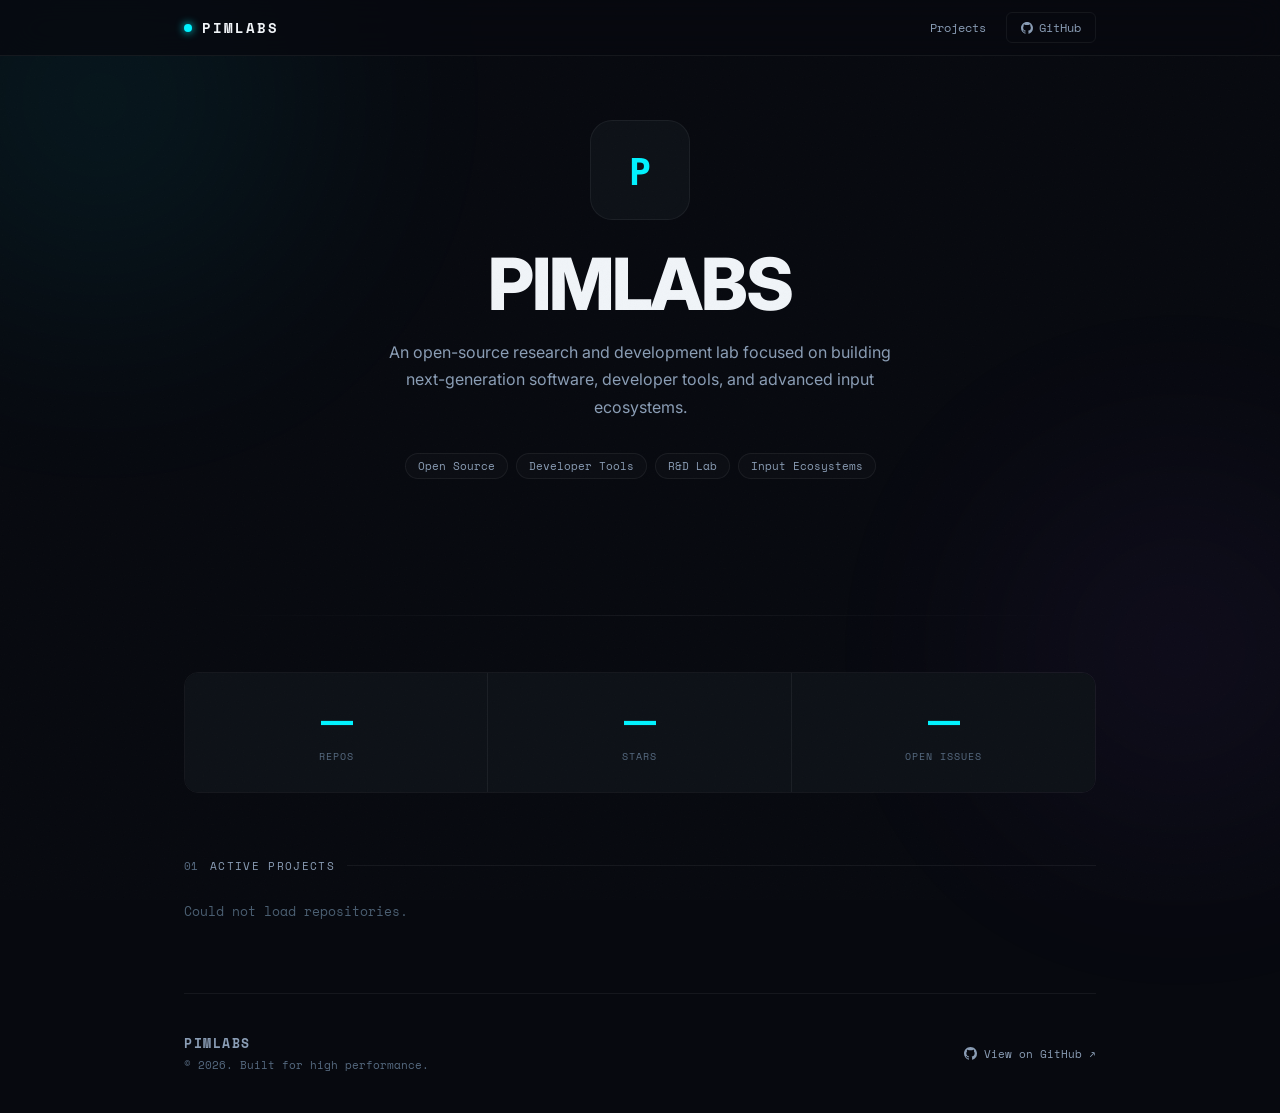
==== index.html @ dfa83442 "Add 'tatap' to the REPOS array" ====
<!DOCTYPE html>
<html lang="en">
<head>
<meta charset="UTF-8">
<meta name="viewport" content="width=device-width, initial-scale=1.0">
<title>PIMLABS — Open Source R&D</title>
<link href="https://fonts.googleapis.com/css2?family=Space+Mono:wght@400;700&family=Inter:wght@400;600;700;800&display=swap" rel="stylesheet">
<style>
*, *::before, *::after { box-sizing: border-box; margin: 0; padding: 0; }

:root {
  --bg:       #07090f;
  --surface:  #0d1117;
  --txt:      #f0f4f8;
  --muted:    #8a9db5;
  --dim:      #566a80;
  --border:   rgba(255,255,255,.06);
  --cyan:     #00f2fe;
  --purple:   #a855f7;
  --green:    #34d399;
}

body {
  background: var(--bg);
  color: var(--txt);
  font-family: "Inter", sans-serif;
  min-height: 100vh;
  overflow-x: hidden;
}

/* noise */
body::before {
  content: "";
  position: fixed; inset: 0;
  pointer-events: none; z-index: 50; opacity: .5;
  background-image: url("data:image/svg+xml,%3Csvg viewBox='0 0 256 256' xmlns='http://www.w3.org/2000/svg'%3E%3Cfilter id='n'%3E%3CfeTurbulence type='fractalNoise' baseFrequency='0.85' numOctaves='4' stitchTiles='stitch'/%3E%3C/filter%3E%3Crect width='100%25' height='100%25' filter='url(%23n)' opacity='0.04'/%3E%3C/svg%3E");
  background-size: 256px;
}

/* blobs */
.blob {
  position: fixed; border-radius: 50%;
  filter: blur(120px); pointer-events: none; opacity: .1; z-index: 0;
}
.blob-1 {
  width: 600px; height: 600px;
  background: radial-gradient(circle, #00f2fe, transparent 70%);
  top: -200px; left: -200px;
  animation: d1 20s ease-in-out infinite;
}
.blob-2 {
  width: 500px; height: 500px;
  background: radial-gradient(circle, #a855f7, transparent 70%);
  bottom: 0; right: -150px;
  animation: d2 25s ease-in-out infinite;
}
@keyframes d1 { 0%,100%{transform:translate(0,0)} 50%{transform:translate(60px,80px)} }
@keyframes d2 { 0%,100%{transform:translate(0,0)} 50%{transform:translate(-80px,-60px)} }

/* layout */
.wrap {
  position: relative; z-index: 1;
  max-width: 960px; margin: 0 auto; padding: 0 24px;
}

/* nav */
nav {
  position: fixed; top: 0; left: 0; right: 0; z-index: 100;
  height: 56px;
  border-bottom: 1px solid var(--border);
  backdrop-filter: blur(20px);
  background: rgba(7,9,15,.75);
  display: flex; align-items: center;
}
.nav-inner {
  max-width: 960px; margin: 0 auto; padding: 0 24px;
  width: 100%;
  display: flex; align-items: center; justify-content: space-between;
}
.nav-brand {
  font-family: "Space Mono", monospace;
  font-size: .85rem; font-weight: 700; letter-spacing: .15em;
  color: var(--txt); text-decoration: none;
  display: flex; align-items: center; gap: 10px;
}
.nav-dot {
  width: 8px; height: 8px; border-radius: 50%;
  background: var(--cyan); box-shadow: 0 0 8px var(--cyan);
  animation: blink 2.5s ease-in-out infinite;
}
@keyframes blink { 0%,100%{opacity:1} 50%{opacity:.3} }
.nav-links { display: flex; align-items: center; gap: 20px; }
.nav-links a {
  font-family: "Space Mono", monospace; font-size: .72rem;
  color: var(--muted); text-decoration: none; transition: color .2s;
}
.nav-links a:hover { color: var(--txt); }
.nav-gh {
  display: flex; align-items: center; gap: 6px;
  padding: 6px 14px; border-radius: 6px;
  border: 1px solid var(--border) !important;
  transition: border-color .2s !important;
}
.nav-gh:hover { border-color: rgba(0,242,254,.3) !important; }

/* hero */
header {
  padding: 120px 0 72px;
  text-align: center;
}
.logo-wrap {
  display: inline-flex; align-items: center; justify-content: center;
  width: 100px; height: 100px; border-radius: 22px;
  border: 1px solid var(--border); background: var(--surface);
  margin-bottom: 24px; overflow: hidden;
  animation: fadeup .5s .05s ease both;
}
.logo-wrap img { width: 84px; height: 84px; border-radius: 16px; }

h1 {
  font-family: "Inter", sans-serif;
  font-size: clamp(2.8rem, 7vw, 4.5rem);
  font-weight: 800; letter-spacing: -.03em; line-height: 1.1;
  color: var(--txt); margin-bottom: 16px;
  animation: fadeup .5s .1s ease both;
}
.tagline {
  font-size: 1rem; color: var(--muted); line-height: 1.7;
  max-width: 520px; margin: 0 auto 32px;
  animation: fadeup .5s .15s ease both;
}
.pills {
  display: flex; flex-wrap: wrap; gap: 8px;
  justify-content: center; margin-bottom: 64px;
  animation: fadeup .5s .2s ease both;
}
.pill {
  display: inline-flex; align-items: center; gap: 6px;
  padding: 4px 12px; border-radius: 100px;
  border: 1px solid var(--border); background: rgba(255,255,255,.02);
  font-family: "Space Mono", monospace; font-size: .68rem; color: var(--muted);
}
.pill-dot {
  width: 6px; height: 6px; border-radius: 50%;
  background: var(--green); box-shadow: 0 0 6px var(--green);
}

/* divider */
.divider { height: 1px; background: linear-gradient(90deg,transparent,var(--border),transparent); margin-bottom: 56px; }

/* stats */
.stats {
  display: grid; grid-template-columns: repeat(3,1fr);
  border: 1px solid var(--border); border-radius: 14px; overflow: hidden;
  margin-bottom: 64px;
  animation: fadeup .5s .25s ease both;
}
.stat-block {
  background: var(--surface); padding: 28px 16px; text-align: center;
  border-right: 1px solid var(--border);
}
.stat-block:last-child { border-right: none; }
.stat-num {
  display: block; font-size: 2rem; font-weight: 800;
  letter-spacing: -.04em; color: var(--cyan); margin-bottom: 4px;
}
.stat-lbl {
  font-family: "Space Mono", monospace; font-size: .65rem;
  color: var(--dim); text-transform: uppercase; letter-spacing: .1em;
}

/* section label */
.section-label {
  display: flex; align-items: center; gap: 12px;
  margin-bottom: 28px;
}
.section-label .num { font-family: "Space Mono",monospace; font-size:.7rem; color:var(--dim); }
.section-label .title { font-family: "Space Mono",monospace; font-size:.7rem; color:var(--muted); text-transform:uppercase; letter-spacing:.12em; }
.section-label::after { content:""; flex:1; height:1px; background:var(--border); }

/* grid */
.grid {
  display: grid; grid-template-columns: repeat(auto-fit, minmax(340px,1fr));
  gap: 20px; margin-bottom: 72px;
}

/* card */
.card {
  background: var(--surface); border: 1px solid var(--border);
  border-radius: 16px; padding: 24px;
  text-decoration: none; color: inherit;
  display: flex; flex-direction: column; gap: 14px;
  transition: transform .2s, border-color .2s, box-shadow .2s;
}
.card:hover {
  transform: translateY(-3px);
  border-color: rgba(0,242,254,.35);
  box-shadow: 0 0 40px rgba(0,242,254,.08);
}
.card-top { display: flex; justify-content: space-between; align-items: flex-start; gap: 12px; }
.card-name { font-size: 1.1rem; font-weight: 700; color: var(--cyan); letter-spacing: -.02em; }
.card-slug { font-family: "Space Mono",monospace; font-size:.62rem; color:var(--dim); margin-top:3px; }
.badge {
  font-family: "Space Mono",monospace; font-size:.62rem; font-weight:700;
  padding: 4px 10px; border-radius: 100px; white-space: nowrap; flex-shrink: 0;
}
.badge-active { background:rgba(52,211,153,.1); color:var(--green); border:1px solid rgba(52,211,153,.2); }
.badge-rnd    { background:rgba(168,85,247,.1); color:var(--purple); border:1px solid rgba(168,85,247,.2); }
.badge-arch   { background:rgba(255,255,255,.04); color:var(--muted); border:1px solid var(--border); }
.card-desc { font-size:.875rem; color:var(--muted); line-height:1.65; flex-grow:1; }
.topics { display:flex; flex-wrap:wrap; gap:6px; }
.chip {
  display:inline-flex; align-items:center;
  padding:2px 9px; border-radius:100px;
  font-family:"Space Mono",monospace; font-size:.62rem;
  border:1px solid var(--border); background:rgba(255,255,255,.02); color:var(--dim);
}
.card-footer {
  display:flex; align-items:center; justify-content:space-between;
  padding-top:12px; border-top:1px solid var(--border); margin-top:auto; flex-wrap:wrap; gap:8px;
}
.card-meta { display:flex; gap:14px; flex-wrap:wrap; align-items:center; }
.meta-item { font-family:"Space Mono",monospace; font-size:.68rem; color:var(--dim); }
.card-age  { font-family:"Space Mono",monospace; font-size:.65rem; color:var(--dim); }
.card-hp { font-family:"Space Mono",monospace; font-size:.65rem; color:rgba(0,242,254,.6); text-decoration:none; }
.card-hp:hover { color:var(--cyan); }

/* skeleton */
.sk {
  border-radius:6px;
  background:linear-gradient(90deg,#131c27 25%,rgba(255,255,255,.04) 50%,#131c27 75%);
  background-size:200% 100%;
  animation:shimmer 1.6s ease-in-out infinite;
}
@keyframes shimmer { 0%{background-position:200% 0} 100%{background-position:-200% 0} }

/* footer */
footer {
  border-top:1px solid var(--border); padding:40px 0;
  display:flex; align-items:center; justify-content:space-between; flex-wrap:wrap; gap:16px;
}
.footer-brand { font-family:"Space Mono",monospace; font-size:.8rem; font-weight:700; color:var(--muted); letter-spacing:.12em; }
.footer-copy  { font-family:"Space Mono",monospace; font-size:.68rem; color:var(--dim); margin-top:4px; }
.footer-link  {
  font-family:"Space Mono",monospace; font-size:.7rem; color:var(--muted);
  text-decoration:none; display:flex; align-items:center; gap:7px; transition:color .2s;
}
.footer-link:hover { color:var(--txt); }

/* animations */
.fadeup { animation:fadeup .5s ease both; }
@keyframes fadeup { from{opacity:0;transform:translateY(16px)} to{opacity:1;transform:translateY(0)} }

/* responsive */
@media(max-width:600px){
  .nav-links .nav-page { display:none; }
  .stats { grid-template-columns:1fr; }
  .stats .stat-block { border-right:none; border-bottom:1px solid var(--border); }
  .stats .stat-block:last-child { border-bottom:none; }
  .grid { grid-template-columns:1fr; }
  footer { flex-direction:column; text-align:center; }
}
</style>
</head>
<body>

<div class="blob blob-1"></div>
<div class="blob blob-2"></div>

<nav>
  <div class="nav-inner">
    <a href="#" class="nav-brand">
      <span class="nav-dot"></span>
      PIMLABS
    </a>
    <div class="nav-links">
      <a href="#projects" class="nav-page">Projects</a>
      <a href="https://github.com/pimlabs" target="_blank" class="nav-gh">
        <svg width="12" height="12" viewBox="0 0 24 24" fill="currentColor"><path d="M12 0C5.37 0 0 5.37 0 12c0 5.3 3.44 9.8 8.2 11.39.6.11.82-.26.82-.58v-2.03c-3.34.73-4.04-1.61-4.04-1.61-.54-1.38-1.33-1.75-1.33-1.75-1.09-.74.08-.73.08-.73 1.2.08 1.83 1.24 1.83 1.24 1.07 1.83 2.8 1.3 3.49 1 .1-.78.42-1.3.76-1.6-2.67-.3-5.47-1.33-5.47-5.93 0-1.31.47-2.38 1.24-3.22-.14-.3-.54-1.52.1-3.18 0 0 1.01-.32 3.3 1.23a11.5 11.5 0 0 1 3-.4c1.02 0 2.04.14 3 .4 2.28-1.55 3.29-1.23 3.29-1.23.65 1.66.24 2.88.12 3.18.77.84 1.23 1.91 1.23 3.22 0 4.61-2.8 5.63-5.48 5.92.43.37.81 1.1.81 2.22v3.29c0 .32.22.7.83.58A12 12 0 0 0 24 12C24 5.37 18.63 0 12 0z"/></svg>
        GitHub
      </a>
    </div>
  </div>
</nav>

<div class="wrap">

  <header>
    <div class="logo-wrap">
      <img src="https://github.com/pimlabs.png" alt="PIMLABS"
           onerror="this.src='data:image/svg+xml,<svg xmlns=%22http://www.w3.org/2000/svg%22 viewBox=%220 0 60 60%22><rect width=%2260%22 height=%2260%22 rx=%2212%22 fill=%22%230d1117%22/><text x=%2230%22 y=%2241%22 text-anchor=%22middle%22 font-size=%2226%22 font-family=%22monospace%22 font-weight=%22bold%22 fill=%22%2300f2fe%22>P</text></svg>'">
    </div>
    <h1>PIMLABS</h1>
    <p class="tagline" id="org-desc">An open-source research and development lab focused on building next-generation software, developer tools, and advanced input ecosystems.</p>
    <div class="pills">
      <span class="pill">Open Source</span>
      <span class="pill">Developer Tools</span>
      <span class="pill">R&amp;D Lab</span>
      <span class="pill">Input Ecosystems</span>
    </div>
  </header>

  <div class="divider"></div>

  <div class="stats fadeup">
    <div class="stat-block"><span class="stat-num" id="stat-repos">—</span><span class="stat-lbl">Repos</span></div>
    <div class="stat-block"><span class="stat-num" id="stat-stars">—</span><span class="stat-lbl">Stars</span></div>
    <div class="stat-block"><span class="stat-num" id="stat-issues">—</span><span class="stat-lbl">Open Issues</span></div>
  </div>

  <section id="projects">
    <div class="section-label"><span class="num">01</span><span class="title">Active Projects</span></div>
    <div class="grid" id="grid">
      <div class="card">
        <div class="card-top">
          <div><div class="sk" style="width:110px;height:18px;border-radius:6px"></div><div class="sk" style="width:80px;height:10px;border-radius:4px;margin-top:6px"></div></div>
          <div class="sk" style="width:70px;height:22px;border-radius:100px"></div>
        </div>
        <div class="sk" style="height:12px;border-radius:4px"></div>
        <div class="sk" style="height:12px;width:65%;border-radius:4px"></div>
        <div class="sk" style="height:10px;width:45%;border-radius:4px;margin-top:8px"></div>
      </div>
      <div class="card">
        <div class="card-top">
          <div><div class="sk" style="width:110px;height:18px;border-radius:6px"></div><div class="sk" style="width:80px;height:10px;border-radius:4px;margin-top:6px"></div></div>
          <div class="sk" style="width:70px;height:22px;border-radius:100px"></div>
        </div>
        <div class="sk" style="height:12px;border-radius:4px"></div>
        <div class="sk" style="height:12px;width:65%;border-radius:4px"></div>
        <div class="sk" style="height:10px;width:45%;border-radius:4px;margin-top:8px"></div>
      </div>
    </div>
  </section>

  <footer>
    <div>
      <div class="footer-brand">PIMLABS</div>
      <div class="footer-copy">© 2026. Built for high performance.</div>
    </div>
    <a href="https://github.com/pimlabs" target="_blank" class="footer-link">
      <svg width="13" height="13" viewBox="0 0 24 24" fill="currentColor"><path d="M12 0C5.37 0 0 5.37 0 12c0 5.3 3.44 9.8 8.2 11.39.6.11.82-.26.82-.58v-2.03c-3.34.73-4.04-1.61-4.04-1.61-.54-1.38-1.33-1.75-1.33-1.75-1.09-.74.08-.73.08-.73 1.2.08 1.83 1.24 1.83 1.24 1.07 1.83 2.8 1.3 3.49 1 .1-.78.42-1.3.76-1.6-2.67-.3-5.47-1.33-5.47-5.93 0-1.31.47-2.38 1.24-3.22-.14-.3-.54-1.52.1-3.18 0 0 1.01-.32 3.3 1.23a11.5 11.5 0 0 1 3-.4c1.02 0 2.04.14 3 .4 2.28-1.55 3.29-1.23 3.29-1.23.65 1.66.24 2.88.12 3.18.77.84 1.23 1.91 1.23 3.22 0 4.61-2.8 5.63-5.48 5.92.43.37.81 1.1.81 2.22v3.29c0 .32.22.7.83.58A12 12 0 0 0 24 12C24 5.37 18.63 0 12 0z"/></svg>
      View on GitHub ↗
    </a>
  </footer>

</div>

<script>
const REPOS = ["tatap","stilus","roulette","brewmaster"];

async function fetchRepo(name) {
  try { const r = await fetch("https://api.github.com/repos/pimlabs/"+name); return r.ok ? r.json() : null; }
  catch { return null; }
}
async function fetchOrg() {
  try { const r = await fetch("https://api.github.com/orgs/pimlabs"); return r.ok ? r.json() : null; }
  catch { return null; }
}
function getAge(p) {
  const d = Math.floor((Date.now()-new Date(p))/86400000);
  if(d<1) return "Today"; if(d<7) return d+"d ago";
  if(d<30) return Math.floor(d/7)+"w ago";
  return Math.floor(d/30)+"mo ago";
}
function getBadge(repo) {
  const d = (Date.now()-new Date(repo.pushed_at))/86400000;
  if(repo.archived) return {label:"Archived", cls:"badge badge-arch"};
  if(d<90)          return {label:"Active R&D",cls:"badge badge-active"};
  return                   {label:"R&D",       cls:"badge badge-rnd"};
}
function renderCard(repo) {
  const {label,cls} = getBadge(repo);
  const desc   = repo.description || "No description available.";
  const age    = getAge(repo.pushed_at);
  const topics = (repo.topics||[]).slice(0,5);
  const topicsHTML = topics.length ? '<div class="topics">'+topics.map(t=>'<span class="chip">'+t+'</span>').join("")+'</div>' : "";
  const hp     = repo.homepage ? '<a href="'+repo.homepage+'" target="_blank" class="card-hp">'+repo.homepage.replace(/^https?:\/\//,"")+'</a>' : "";
  const lic    = repo.license ? '<span class="chip">'+repo.license.spdx_id+'</span>' : "";
  return '<div class="card" onclick="window.open(\''+repo.html_url+'\',\'_blank\')" style="cursor:pointer">'
    +'<div class="card-top">'
    +'<div><div class="card-name">'+repo.name.charAt(0).toUpperCase()+repo.name.slice(1)+'</div><div class="card-slug">pimlabs/'+repo.name+'</div></div>'
    +'<span class="'+cls+'">'+label+'</span>'
    +'</div>'
    +'<p class="card-desc">'+desc+'</p>'
    +topicsHTML
    +(hp?'<div onclick="event.stopPropagation()">'+hp+'</div>':"")
    +'<div class="card-footer">'
    +'<div class="card-meta">'
    +'<span class="meta-item">&#9733; '+repo.stargazers_count+'</span>'
    +(repo.forks_count?'<span class="meta-item">&#9410; '+repo.forks_count+'</span>':"")
    +(repo.open_issues_count?'<span class="meta-item">&#9888; '+repo.open_issues_count+' issues</span>':"")
    +(repo.watchers_count?'<span class="meta-item">&#9673; '+repo.watchers_count+'</span>':"")
    +lic
    +'</div>'
    +'<span class="card-age">&#8635; '+age+'</span>'
    +'</div>'
    +'</div>';
}

async function load() {
  const [repos, org] = await Promise.all([Promise.all(REPOS.map(fetchRepo)), fetchOrg()]);
  if(org && org.description) document.getElementById("org-desc").textContent = org.description;
  const valid = repos.filter(Boolean);
  const grid  = document.getElementById("grid");
  if(!valid.length){ grid.innerHTML='<p style="font-family:Space Mono,monospace;font-size:.8rem;color:#4b5f72">Could not load repositories.</p>'; return; }
  grid.innerHTML = valid.map(renderCard).join("");
  document.getElementById("stat-repos").textContent  = valid.length;
  document.getElementById("stat-stars").textContent  = valid.reduce((s,r)=>s+r.stargazers_count,0);
  document.getElementById("stat-issues").textContent = valid.reduce((s,r)=>s+r.open_issues_count,0);
}
load();
</script>
</body>
</html>
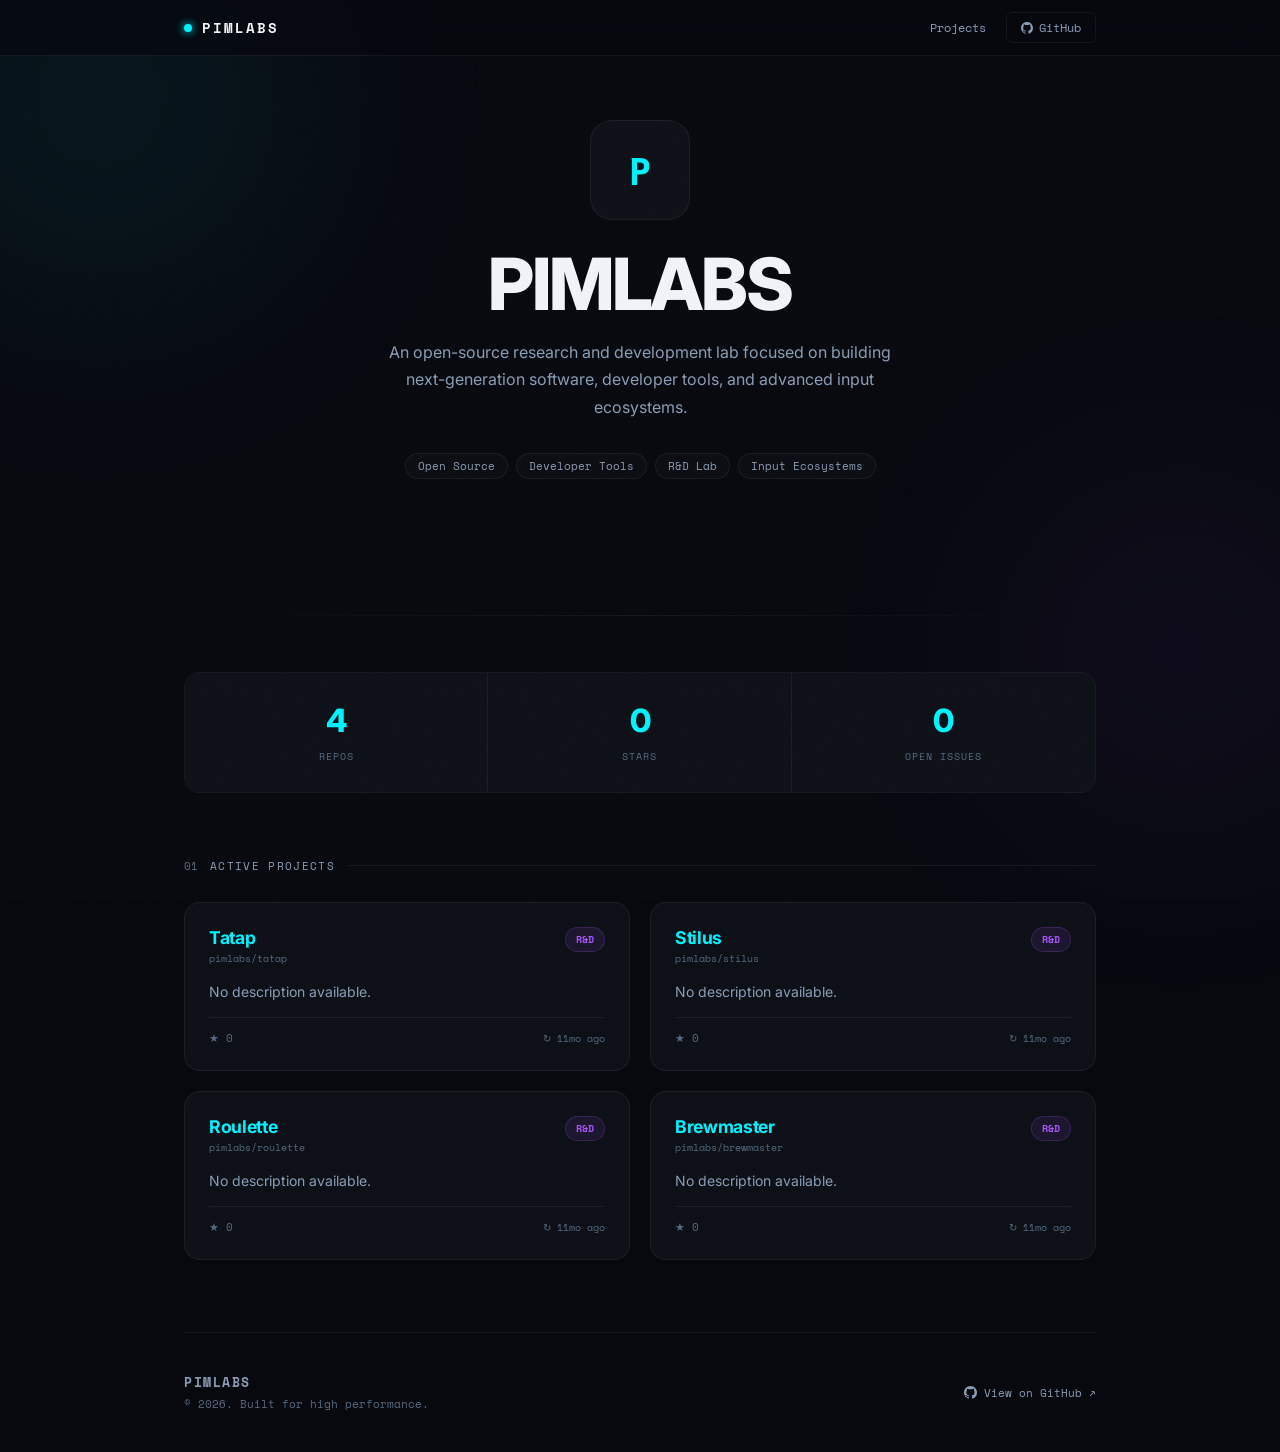
==== commit 2a1f053c: "Auto-discover org repos and cache GitHub data at build time Replaces the hardcoded repo list and liv" ====
--- a/index.html
+++ b/index.html
@@ -346,15 +346,22 @@
 </div>
 
 <script>
-const REPOS = ["tatap","stilus","roulette","brewmaster"];
-
-async function fetchRepo(name) {
-  try { const r = await fetch("https://api.github.com/repos/pimlabs/"+name); return r.ok ? r.json() : null; }
+const SITE_REPO = "pimlabs.github.io";
+
+async function fetchJSON(url) {
+  try { const r = await fetch(url); return r.ok ? r.json() : null; }
   catch { return null; }
 }
+async function fetchRepos() {
+  const local = await fetchJSON("data/repos.json");
+  if (Array.isArray(local) && local.length) return local;
+  const live = await fetchJSON("https://api.github.com/orgs/pimlabs/repos?type=public&sort=pushed&per_page=100");
+  return Array.isArray(live) ? live : [];
+}
 async function fetchOrg() {
-  try { const r = await fetch("https://api.github.com/orgs/pimlabs"); return r.ok ? r.json() : null; }
-  catch { return null; }
+  const local = await fetchJSON("data/org.json");
+  if (local && local.description) return local;
+  return fetchJSON("https://api.github.com/orgs/pimlabs");
 }
 function getAge(p) {
   const d = Math.floor((Date.now()-new Date(p))/86400000);
@@ -398,9 +405,9 @@
 }
 
 async function load() {
-  const [repos, org] = await Promise.all([Promise.all(REPOS.map(fetchRepo)), fetchOrg()]);
+  const [repos, org] = await Promise.all([fetchRepos(), fetchOrg()]);
   if(org && org.description) document.getElementById("org-desc").textContent = org.description;
-  const valid = repos.filter(Boolean);
+  const valid = repos.filter(r => r && !r.fork && r.name !== SITE_REPO);
   const grid  = document.getElementById("grid");
   if(!valid.length){ grid.innerHTML='<p style="font-family:Space Mono,monospace;font-size:.8rem;color:#4b5f72">Could not load repositories.</p>'; return; }
   grid.innerHTML = valid.map(renderCard).join("");
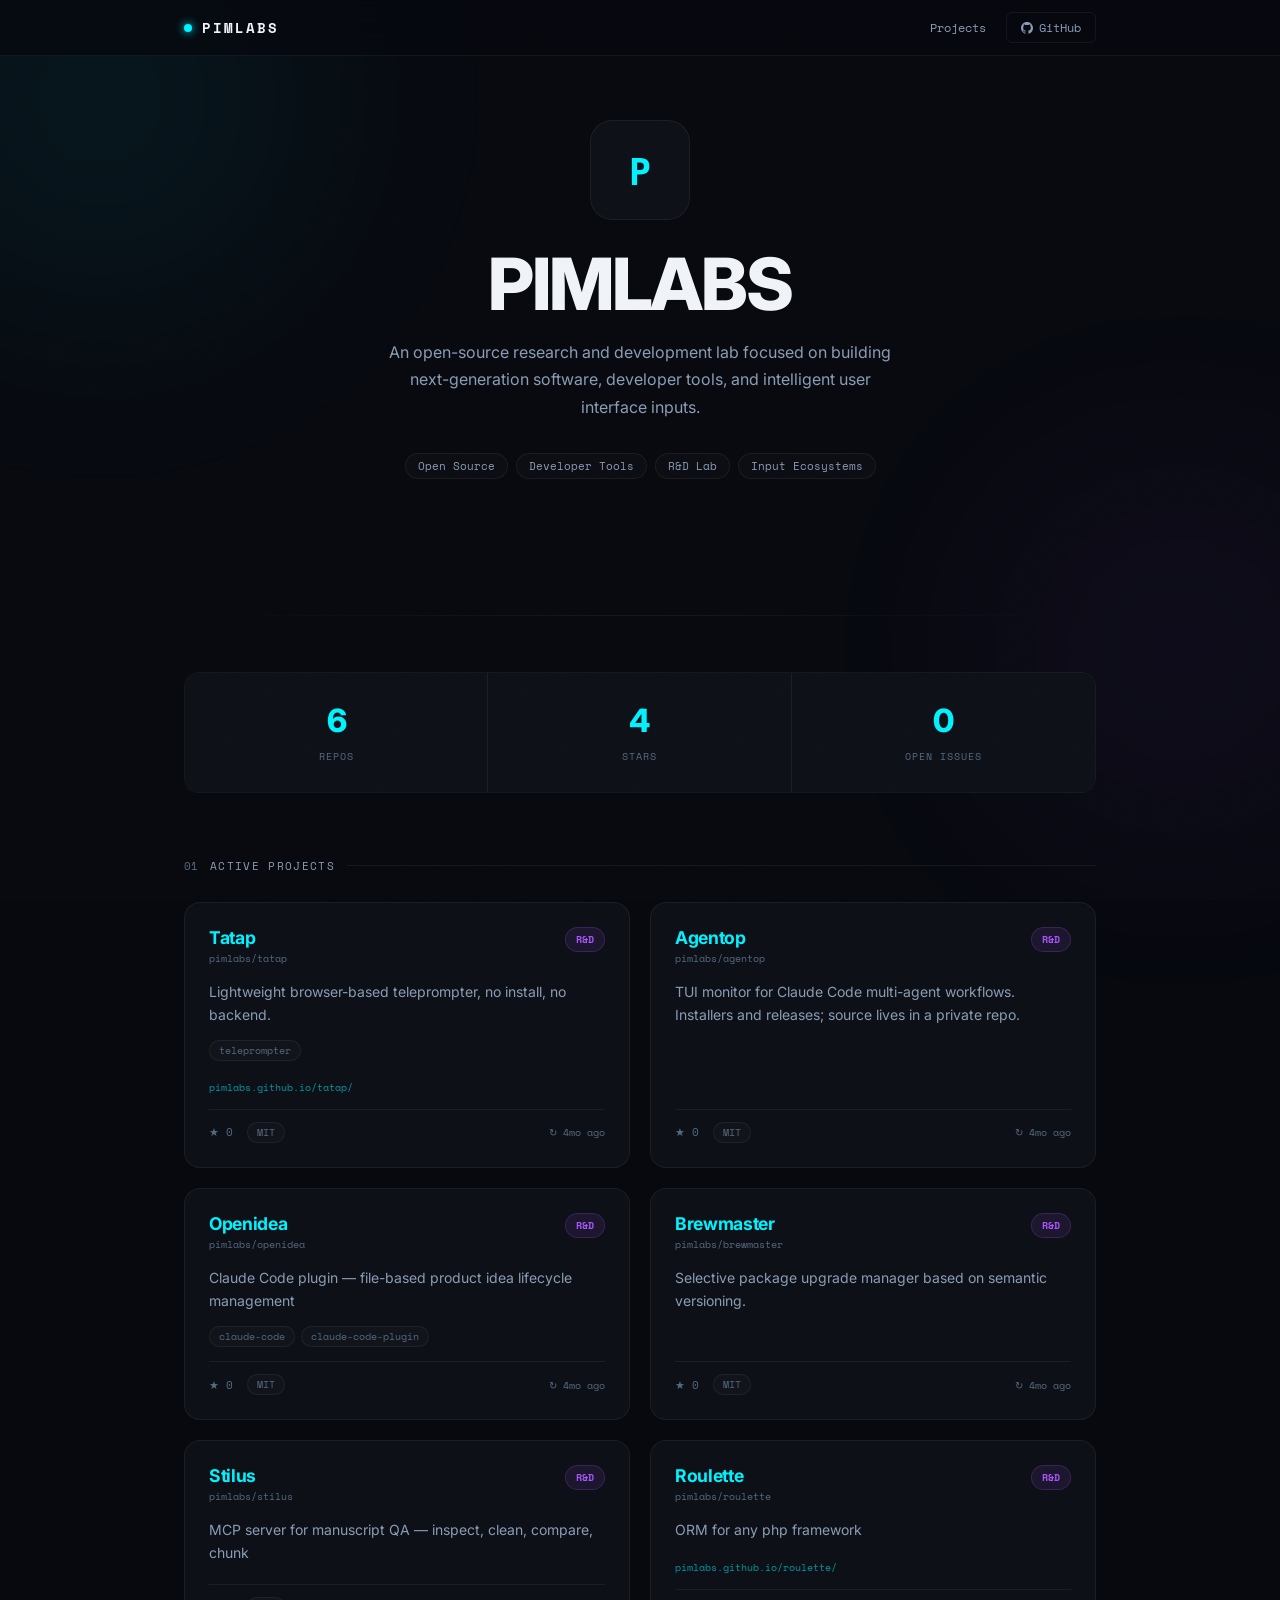
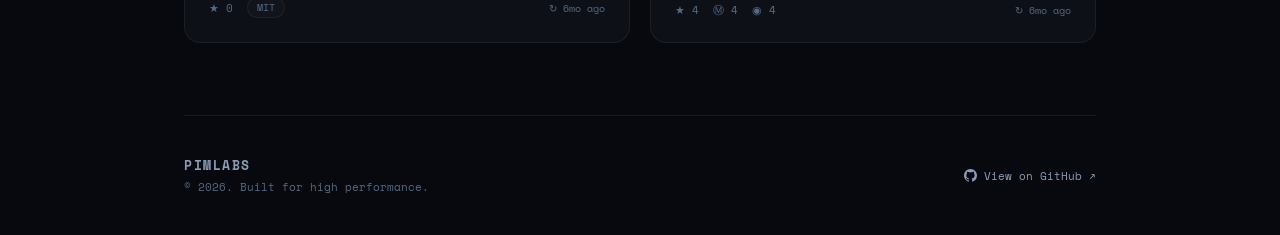
==== commit b31c613c: "Exclude homebrew-tap and article-scraper from the project grid Co-Authored-By: Claude Sonnet 5 <nore" ====
--- a/index.html
+++ b/index.html
@@ -347,6 +347,7 @@
 
 <script>
 const SITE_REPO = "pimlabs.github.io";
+const EXCLUDE = ["homebrew-tap", "article-scraper"];
 
 async function fetchJSON(url) {
   try { const r = await fetch(url); return r.ok ? r.json() : null; }
@@ -407,7 +408,7 @@
 async function load() {
   const [repos, org] = await Promise.all([fetchRepos(), fetchOrg()]);
   if(org && org.description) document.getElementById("org-desc").textContent = org.description;
-  const valid = repos.filter(r => r && !r.fork && r.name !== SITE_REPO);
+  const valid = repos.filter(r => r && !r.fork && r.name !== SITE_REPO && !EXCLUDE.includes(r.name));
   const grid  = document.getElementById("grid");
   if(!valid.length){ grid.innerHTML='<p style="font-family:Space Mono,monospace;font-size:.8rem;color:#4b5f72">Could not load repositories.</p>'; return; }
   grid.innerHTML = valid.map(renderCard).join("");
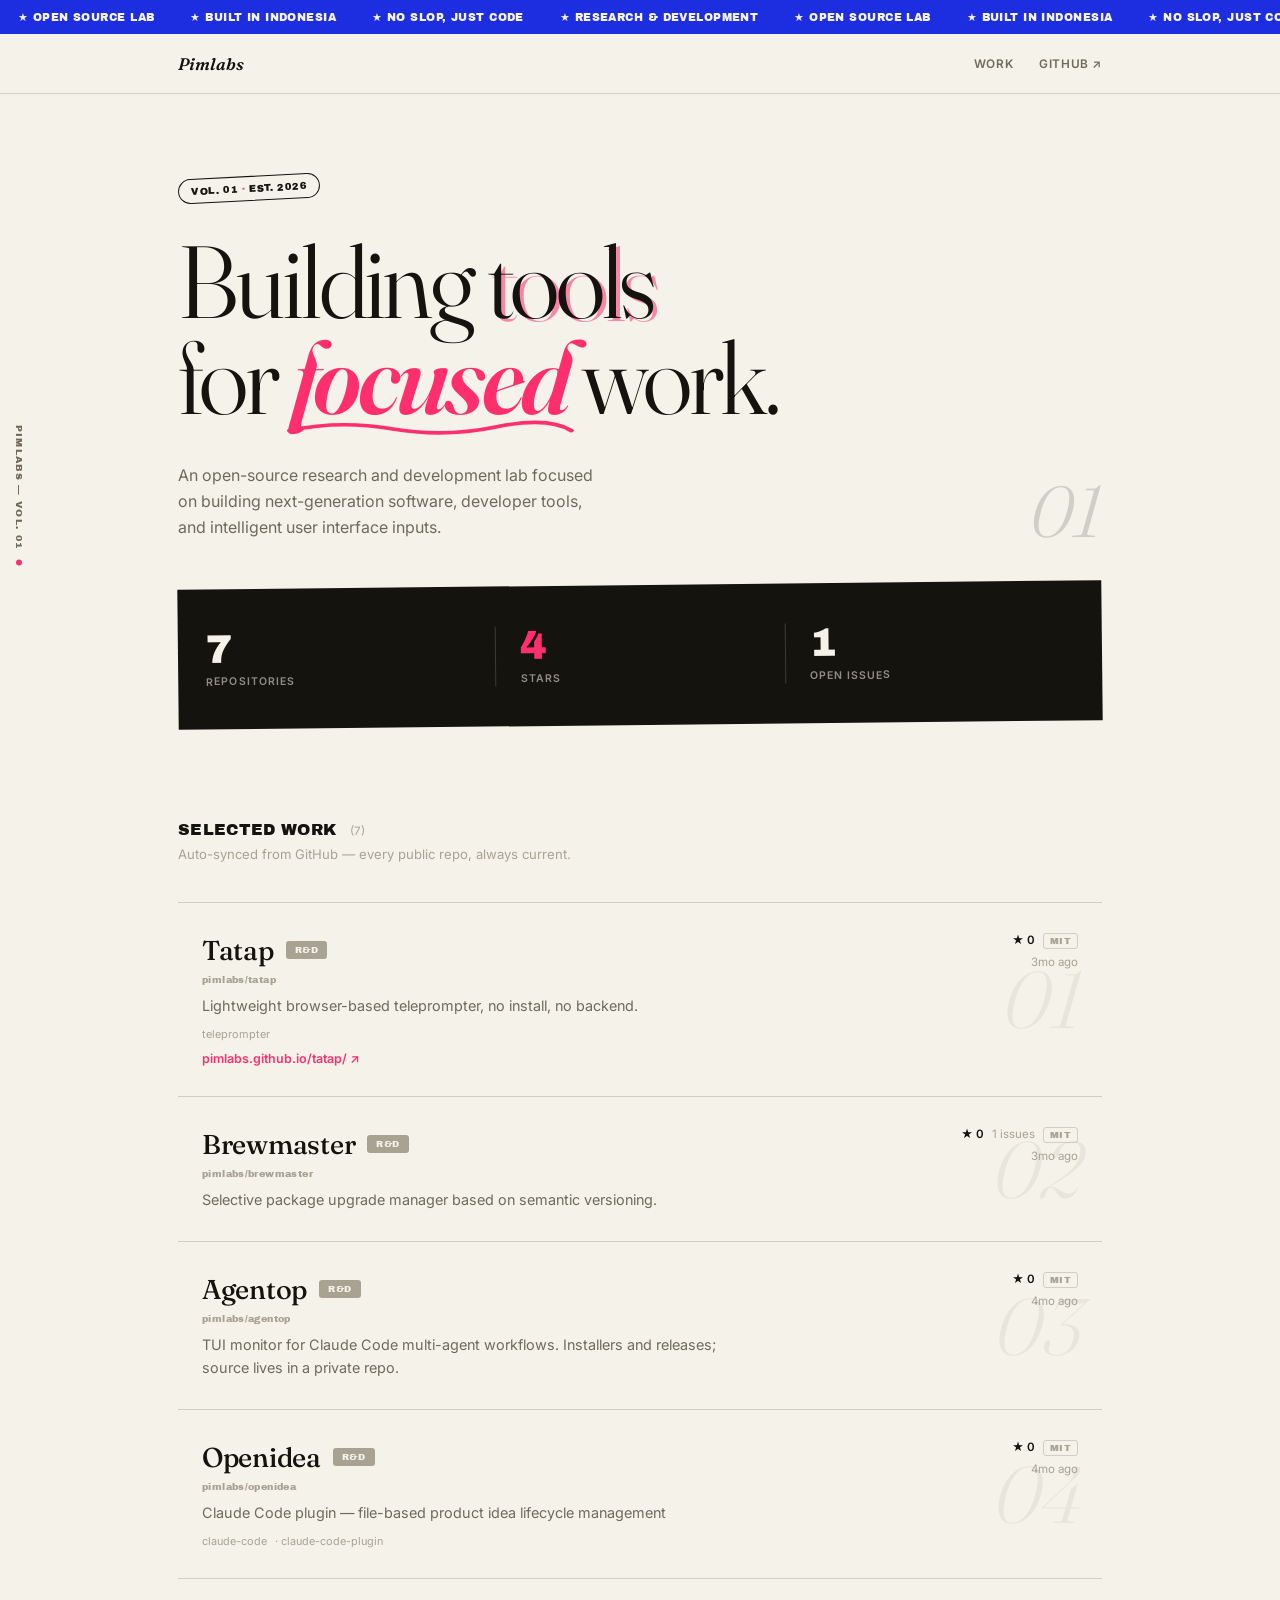
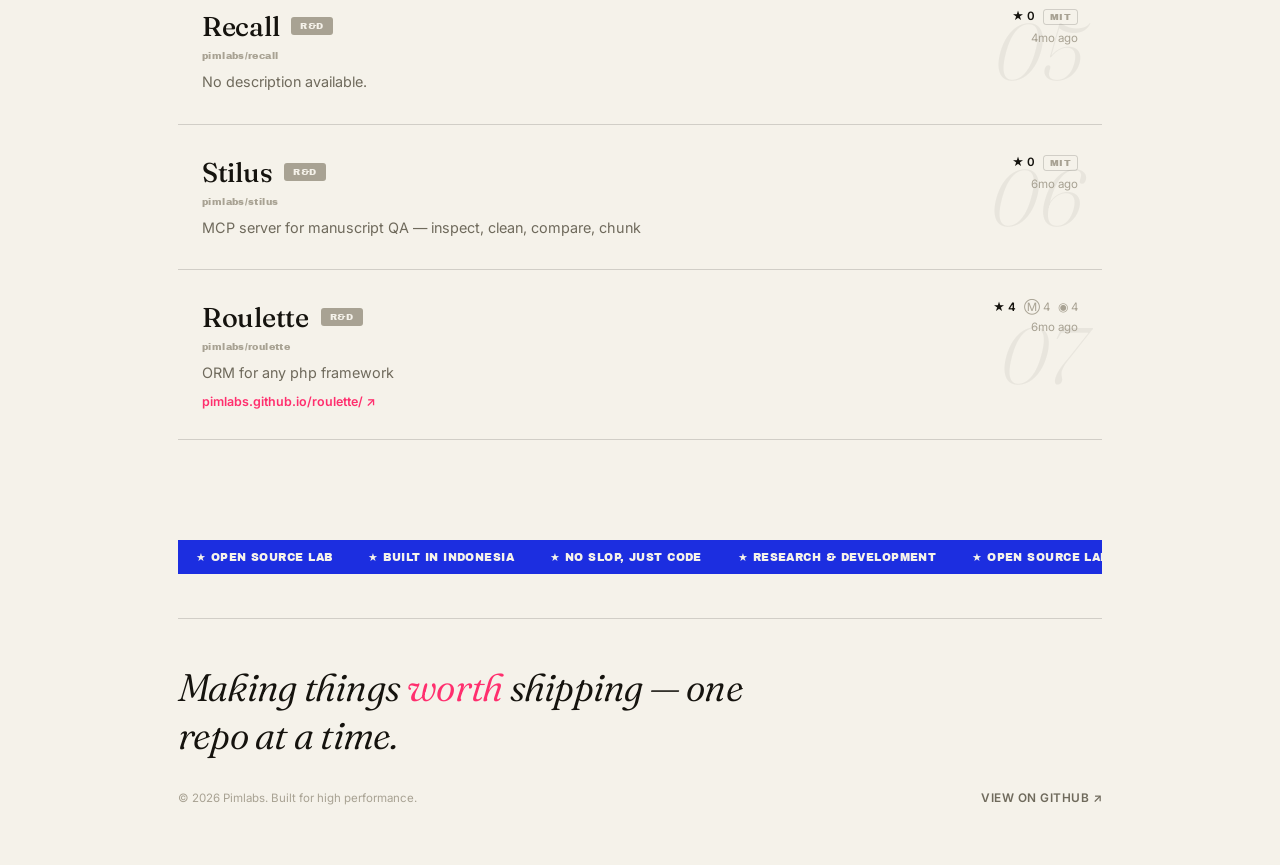
==== commit 157e1589: "Apply editorial redesign to the live site Replaces the dark neon/SaaS-card look with an editorial + " ====
--- a/index.html
+++ b/index.html
@@ -4,231 +4,262 @@
 <meta charset="UTF-8">
 <meta name="viewport" content="width=device-width, initial-scale=1.0">
 <title>PIMLABS — Open Source R&D</title>
-<link href="https://fonts.googleapis.com/css2?family=Space+Mono:wght@400;700&family=Inter:wght@400;600;700;800&display=swap" rel="stylesheet">
+<link href="https://fonts.googleapis.com/css2?family=Archivo+Black&family=Fraunces:ital,opsz,wght@0,9..144,300..900;1,9..144,300..900&family=Inter:wght@400;500;600;700&display=swap" rel="stylesheet">
 <style>
 *, *::before, *::after { box-sizing: border-box; margin: 0; padding: 0; }
 
 :root {
-  --bg:       #07090f;
-  --surface:  #0d1117;
-  --txt:      #f0f4f8;
-  --muted:    #8a9db5;
-  --dim:      #566a80;
-  --border:   rgba(255,255,255,.06);
-  --cyan:     #00f2fe;
-  --purple:   #a855f7;
-  --green:    #34d399;
+  --bg:      #f5f2ea;
+  --ink:     #15130e;
+  --muted:   #6f6a5c;
+  --dim:     #a8a293;
+  --line:    rgba(21,19,14,.16);
+  --pink:    #ff2f6e;
+  --blue:    #1c2ee0;
 }
 
 body {
   background: var(--bg);
-  color: var(--txt);
+  color: var(--ink);
   font-family: "Inter", sans-serif;
   min-height: 100vh;
   overflow-x: hidden;
 }
 
-/* noise */
-body::before {
-  content: "";
-  position: fixed; inset: 0;
-  pointer-events: none; z-index: 50; opacity: .5;
-  background-image: url("data:image/svg+xml,%3Csvg viewBox='0 0 256 256' xmlns='http://www.w3.org/2000/svg'%3E%3Cfilter id='n'%3E%3CfeTurbulence type='fractalNoise' baseFrequency='0.85' numOctaves='4' stitchTiles='stitch'/%3E%3C/filter%3E%3Crect width='100%25' height='100%25' filter='url(%23n)' opacity='0.04'/%3E%3C/svg%3E");
-  background-size: 256px;
-}
-
-/* blobs */
-.blob {
-  position: fixed; border-radius: 50%;
-  filter: blur(120px); pointer-events: none; opacity: .1; z-index: 0;
-}
-.blob-1 {
-  width: 600px; height: 600px;
-  background: radial-gradient(circle, #00f2fe, transparent 70%);
-  top: -200px; left: -200px;
-  animation: d1 20s ease-in-out infinite;
-}
-.blob-2 {
-  width: 500px; height: 500px;
-  background: radial-gradient(circle, #a855f7, transparent 70%);
-  bottom: 0; right: -150px;
-  animation: d2 25s ease-in-out infinite;
-}
-@keyframes d1 { 0%,100%{transform:translate(0,0)} 50%{transform:translate(60px,80px)} }
-@keyframes d2 { 0%,100%{transform:translate(0,0)} 50%{transform:translate(-80px,-60px)} }
-
-/* layout */
-.wrap {
-  position: relative; z-index: 1;
-  max-width: 960px; margin: 0 auto; padding: 0 24px;
-}
+.serif { font-family: "Fraunces", serif; }
+.zine  { font-family: "Archivo Black", sans-serif; }
+
+.wrap { max-width: 980px; margin: 0 auto; padding: 0 28px; }
+.bleed { width: 100%; }
+
+/* ticker */
+.ticker {
+  position: fixed; top: 0; left: 0; right: 0; z-index: 200;
+  height: 34px; background: var(--blue); overflow: hidden;
+  display: flex; align-items: center;
+}
+.ticker-track {
+  display: flex; white-space: nowrap;
+  animation: scroll 22s linear infinite;
+}
+.ticker-track span {
+  font-family: "Archivo Black", sans-serif;
+  font-size: .68rem; letter-spacing: .04em; text-transform: uppercase;
+  color: var(--bg); padding: 0 18px;
+}
+@keyframes scroll { from{transform:translateX(0)} to{transform:translateX(-50%)} }
+.ticker:hover .ticker-track { animation-play-state: paused; }
+.ticker-static { position: static; margin: 0 0 44px; }
+.ticker-static .ticker-track { animation-direction: reverse; }
 
 /* nav */
 nav {
-  position: fixed; top: 0; left: 0; right: 0; z-index: 100;
-  height: 56px;
-  border-bottom: 1px solid var(--border);
-  backdrop-filter: blur(20px);
-  background: rgba(7,9,15,.75);
+  position: fixed; top: 34px; left: 0; right: 0; z-index: 100;
+  height: 60px;
+  border-bottom: 1px solid var(--line);
+  background: rgba(245,242,234,.92);
+  backdrop-filter: blur(8px);
   display: flex; align-items: center;
 }
 .nav-inner {
-  max-width: 960px; margin: 0 auto; padding: 0 24px;
+  max-width: 980px; margin: 0 auto; padding: 0 28px;
   width: 100%;
   display: flex; align-items: center; justify-content: space-between;
 }
 .nav-brand {
-  font-family: "Space Mono", monospace;
-  font-size: .85rem; font-weight: 700; letter-spacing: .15em;
-  color: var(--txt); text-decoration: none;
+  font-family: "Fraunces", serif; font-style: italic; font-weight: 600;
+  font-size: 1.05rem; color: var(--ink); text-decoration: none;
+}
+.nav-links { display: flex; align-items: center; gap: 26px; }
+.nav-links a {
+  font-size: .74rem; font-weight: 600; letter-spacing: .05em; text-transform: uppercase;
+  color: var(--muted); text-decoration: none; transition: color .15s;
+}
+.nav-links a:hover { color: var(--pink); }
+
+/* side tab */
+.side-tab {
+  position: fixed; left: 14px; top: 55%; transform: translateY(-50%);
+  writing-mode: vertical-rl;
+  font-family: "Archivo Black", sans-serif;
+  font-size: .6rem; letter-spacing: .14em; text-transform: uppercase;
+  color: var(--muted); z-index: 90;
   display: flex; align-items: center; gap: 10px;
 }
-.nav-dot {
-  width: 8px; height: 8px; border-radius: 50%;
-  background: var(--cyan); box-shadow: 0 0 8px var(--cyan);
-  animation: blink 2.5s ease-in-out infinite;
-}
-@keyframes blink { 0%,100%{opacity:1} 50%{opacity:.3} }
-.nav-links { display: flex; align-items: center; gap: 20px; }
-.nav-links a {
-  font-family: "Space Mono", monospace; font-size: .72rem;
-  color: var(--muted); text-decoration: none; transition: color .2s;
-}
-.nav-links a:hover { color: var(--txt); }
-.nav-gh {
-  display: flex; align-items: center; gap: 6px;
-  padding: 6px 14px; border-radius: 6px;
-  border: 1px solid var(--border) !important;
-  transition: border-color .2s !important;
-}
-.nav-gh:hover { border-color: rgba(0,242,254,.3) !important; }
+.side-tab .dot {
+  width: 6px; height: 6px; border-radius: 50%; background: var(--pink);
+  animation: pulse 2s ease-in-out infinite;
+}
+@keyframes pulse { 0%,100%{opacity:1} 50%{opacity:.2} }
+@media(max-width:1120px){ .side-tab{ display:none; } }
 
 /* hero */
 header {
-  padding: 120px 0 72px;
-  text-align: center;
-}
-.logo-wrap {
-  display: inline-flex; align-items: center; justify-content: center;
-  width: 100px; height: 100px; border-radius: 22px;
-  border: 1px solid var(--border); background: var(--surface);
-  margin-bottom: 24px; overflow: hidden;
-  animation: fadeup .5s .05s ease both;
-}
-.logo-wrap img { width: 84px; height: 84px; border-radius: 16px; }
-
+  padding: 176px 0 0;
+  position: relative;
+}
+.stamp {
+  display: inline-block;
+  font-family: "Archivo Black", sans-serif;
+  font-size: .62rem; letter-spacing: .06em; text-transform: uppercase;
+  color: var(--ink); background: transparent;
+  border: 1.5px solid var(--ink); padding: 6px 12px; border-radius: 100px;
+  transform: rotate(-3deg);
+  margin-bottom: 32px;
+}
+.stamp span { color: var(--pink); }
 h1 {
-  font-family: "Inter", sans-serif;
-  font-size: clamp(2.8rem, 7vw, 4.5rem);
-  font-weight: 800; letter-spacing: -.03em; line-height: 1.1;
-  color: var(--txt); margin-bottom: 16px;
-  animation: fadeup .5s .1s ease both;
+  font-family: "Fraunces", serif;
+  font-weight: 330; font-size: clamp(3.4rem, 9vw, 6.4rem);
+  letter-spacing: -.035em; line-height: .94;
+  color: var(--ink); margin-bottom: 0;
+  max-width: 780px;
+}
+h1 em {
+  font-style: italic; font-weight: 580; color: var(--pink);
+  position: relative; display: inline-block;
+}
+.scribble { position: absolute; left: -4px; right: -6px; bottom: -10px; width: calc(100% + 10px); height: 18px; overflow: visible; }
+.scribble path {
+  fill: none; stroke: var(--pink); stroke-width: 4; stroke-linecap: round;
+  stroke-dasharray: 260; stroke-dashoffset: 260;
+  animation: draw 1s .5s cubic-bezier(.4,0,.2,1) forwards;
+}
+@keyframes draw { to { stroke-dashoffset: 0; } }
+.reg-word { position: relative; display: inline-block; }
+.reg-word::before {
+  content: attr(data-text);
+  position: absolute; left: 4px; top: 3px;
+  color: var(--pink); z-index: -1; opacity: .55;
+}
+.hero-foot {
+  display: flex; justify-content: space-between; align-items: flex-end;
+  flex-wrap: wrap; gap: 24px;
+  margin: 36px 0 0;
+  padding-bottom: 44px;
 }
 .tagline {
-  font-size: 1rem; color: var(--muted); line-height: 1.7;
-  max-width: 520px; margin: 0 auto 32px;
-  animation: fadeup .5s .15s ease both;
-}
-.pills {
-  display: flex; flex-wrap: wrap; gap: 8px;
-  justify-content: center; margin-bottom: 64px;
-  animation: fadeup .5s .2s ease both;
-}
-.pill {
-  display: inline-flex; align-items: center; gap: 6px;
-  padding: 4px 12px; border-radius: 100px;
-  border: 1px solid var(--border); background: rgba(255,255,255,.02);
-  font-family: "Space Mono", monospace; font-size: .68rem; color: var(--muted);
-}
-.pill-dot {
-  width: 6px; height: 6px; border-radius: 50%;
-  background: var(--green); box-shadow: 0 0 6px var(--green);
-}
-
-/* divider */
-.divider { height: 1px; background: linear-gradient(90deg,transparent,var(--border),transparent); margin-bottom: 56px; }
-
-/* stats */
-.stats {
+  font-size: 1rem; color: var(--muted); line-height: 1.65;
+  max-width: 420px;
+}
+.hero-num {
+  font-family: "Fraunces", serif; font-weight: 300; font-style: italic;
+  font-size: 4.5rem; color: var(--line); line-height: .8;
+  animation: drift 5s ease-in-out infinite;
+}
+@keyframes drift { 0%,100%{transform:translateY(0)} 50%{transform:translateY(-8px)} }
+
+/* stat band */
+.band {
+  background: var(--ink); color: var(--bg);
+  margin: 0 0 96px;
+  transform: rotate(-.6deg);
+}
+.band-inner {
+  max-width: 980px; margin: 0 auto; padding: 40px 28px;
   display: grid; grid-template-columns: repeat(3,1fr);
-  border: 1px solid var(--border); border-radius: 14px; overflow: hidden;
-  margin-bottom: 64px;
-  animation: fadeup .5s .25s ease both;
-}
-.stat-block {
-  background: var(--surface); padding: 28px 16px; text-align: center;
-  border-right: 1px solid var(--border);
-}
-.stat-block:last-child { border-right: none; }
-.stat-num {
-  display: block; font-size: 2rem; font-weight: 800;
-  letter-spacing: -.04em; color: var(--cyan); margin-bottom: 4px;
-}
-.stat-lbl {
-  font-family: "Space Mono", monospace; font-size: .65rem;
-  color: var(--dim); text-transform: uppercase; letter-spacing: .1em;
+}
+.band .stat-block {
+  border-left: 1px solid rgba(245,242,234,.18);
+  padding-left: 24px;
+}
+.band .stat-block:first-child { border-left: none; padding-left: 0; }
+.band .stat-num {
+  display: block; font-family:"Archivo Black",sans-serif;
+  font-size: 2.5rem; letter-spacing: -.01em; line-height:1; color: var(--bg);
+}
+.band .stat-num.accent { color: var(--pink); }
+.band .stat-lbl {
+  font-size: .66rem; font-weight: 600; letter-spacing: .1em; text-transform: uppercase;
+  color: rgba(245,242,234,.55); margin-top: 10px;
 }
 
 /* section label */
 .section-label {
-  display: flex; align-items: center; gap: 12px;
-  margin-bottom: 28px;
-}
-.section-label .num { font-family: "Space Mono",monospace; font-size:.7rem; color:var(--dim); }
-.section-label .title { font-family: "Space Mono",monospace; font-size:.7rem; color:var(--muted); text-transform:uppercase; letter-spacing:.12em; }
-.section-label::after { content:""; flex:1; height:1px; background:var(--border); }
-
-/* grid */
-.grid {
-  display: grid; grid-template-columns: repeat(auto-fit, minmax(340px,1fr));
-  gap: 20px; margin-bottom: 72px;
-}
-
-/* card */
-.card {
-  background: var(--surface); border: 1px solid var(--border);
-  border-radius: 16px; padding: 24px;
+  display: flex; align-items: baseline; gap: 14px;
+  margin-bottom: 8px;
+}
+.section-label .title {
+  font-family:"Archivo Black",sans-serif; text-transform: uppercase;
+  font-size: 1rem; letter-spacing: .02em; color: var(--ink);
+}
+.section-label .count { font-size: .72rem; color: var(--dim); }
+.section-sub { font-size: .82rem; color: var(--dim); margin-bottom: 40px; }
+
+/* project index list */
+.list { margin-bottom: 100px; }
+.row {
+  position: relative;
+  display: grid; grid-template-columns: 1fr auto;
+  align-items: start; gap: 24px;
+  padding: 30px 24px;
+  border-top: 1px solid var(--line);
   text-decoration: none; color: inherit;
-  display: flex; flex-direction: column; gap: 14px;
-  transition: transform .2s, border-color .2s, box-shadow .2s;
-}
-.card:hover {
-  transform: translateY(-3px);
-  border-color: rgba(0,242,254,.35);
-  box-shadow: 0 0 40px rgba(0,242,254,.08);
-}
-.card-top { display: flex; justify-content: space-between; align-items: flex-start; gap: 12px; }
-.card-name { font-size: 1.1rem; font-weight: 700; color: var(--cyan); letter-spacing: -.02em; }
-.card-slug { font-family: "Space Mono",monospace; font-size:.62rem; color:var(--dim); margin-top:3px; }
-.badge {
-  font-family: "Space Mono",monospace; font-size:.62rem; font-weight:700;
-  padding: 4px 10px; border-radius: 100px; white-space: nowrap; flex-shrink: 0;
-}
-.badge-active { background:rgba(52,211,153,.1); color:var(--green); border:1px solid rgba(52,211,153,.2); }
-.badge-rnd    { background:rgba(168,85,247,.1); color:var(--purple); border:1px solid rgba(168,85,247,.2); }
-.badge-arch   { background:rgba(255,255,255,.04); color:var(--muted); border:1px solid var(--border); }
-.card-desc { font-size:.875rem; color:var(--muted); line-height:1.65; flex-grow:1; }
-.topics { display:flex; flex-wrap:wrap; gap:6px; }
-.chip {
-  display:inline-flex; align-items:center;
-  padding:2px 9px; border-radius:100px;
-  font-family:"Space Mono",monospace; font-size:.62rem;
-  border:1px solid var(--border); background:rgba(255,255,255,.02); color:var(--dim);
-}
-.card-footer {
-  display:flex; align-items:center; justify-content:space-between;
-  padding-top:12px; border-top:1px solid var(--border); margin-top:auto; flex-wrap:wrap; gap:8px;
-}
-.card-meta { display:flex; gap:14px; flex-wrap:wrap; align-items:center; }
-.meta-item { font-family:"Space Mono",monospace; font-size:.68rem; color:var(--dim); }
-.card-age  { font-family:"Space Mono",monospace; font-size:.65rem; color:var(--dim); }
-.card-hp { font-family:"Space Mono",monospace; font-size:.65rem; color:rgba(0,242,254,.6); text-decoration:none; }
-.card-hp:hover { color:var(--cyan); }
+  overflow: hidden;
+  transition: background .18s, color .18s;
+  opacity: 0; transform: translateY(14px);
+}
+.row.in { opacity: 1; transform: translateY(0); transition: opacity .5s ease, transform .5s ease, background .18s, color .18s; }
+.list .row:last-child { border-bottom: 1px solid var(--line); }
+.row-bignum {
+  position: absolute; right: 20px; top: 50%; transform: translateY(-50%);
+  font-family: "Fraunces", serif; font-weight: 300; font-style: italic;
+  font-size: 5rem; color: var(--ink); opacity: .05;
+  pointer-events: none; line-height: 1;
+  animation: numdrift 6s ease-in-out infinite;
+}
+@keyframes numdrift { 0%,100%{ transform: translateY(-50%) } 50%{ transform: translateY(calc(-50% - 6px)) } }
+.row { cursor: crosshair; }
+.row:hover { background: var(--ink); color: var(--bg); }
+.row:hover .row-bignum { color: var(--bg); opacity: .08; }
+.row:hover .row-desc { color: rgba(245,242,234,.65); }
+.row:hover .row-status { background: var(--pink); color: var(--bg); }
+.row:hover .row-meta { color: rgba(245,242,234,.5); }
+.row-main { min-width: 0; position: relative; z-index: 1; }
+.row-name {
+  font-family:"Fraunces",serif; font-weight: 480; font-size: 1.7rem;
+  letter-spacing: -.01em; margin-bottom: 8px;
+  display: flex; align-items: center; gap: 12px; flex-wrap: wrap;
+}
+.row-status {
+  font-family: "Archivo Black", sans-serif;
+  font-size: .58rem; letter-spacing: .06em; text-transform: uppercase;
+  background: var(--ink); color: var(--bg);
+  padding: 4px 9px; border-radius: 3px; transition: background .18s, color .18s;
+}
+.row-status.arch { background: var(--dim); }
+.row-slug {
+  font-family: "Archivo Black", sans-serif;
+  font-size: .6rem; letter-spacing: .04em; color: var(--dim);
+  margin-bottom: 10px; transition: color .18s;
+}
+.row-desc { font-size: .9rem; color: var(--muted); line-height: 1.55; max-width: 520px; transition: color .18s; }
+.row-topics { display:flex; flex-wrap:wrap; gap:8px; margin-top:10px; }
+.row-topics span { font-size: .68rem; color: var(--dim); }
+.row-topics span::before { content: "· "; }
+.row-topics span:first-child::before { content: ""; }
+.row-hp { display: block; margin-top: 10px; font-size: .78rem; font-weight: 600; color: var(--pink); text-decoration: none; }
+.row-hp:hover { text-decoration: underline; }
+.row-meta {
+  position: relative; z-index: 1;
+  text-align: right; font-size: .72rem; color: var(--dim);
+  white-space: nowrap; transition: color .18s;
+  display: flex; flex-direction: column; align-items: flex-end; gap: 6px;
+}
+.row-meta .stat-line { display: flex; gap: 8px; flex-wrap: wrap; justify-content: flex-end; }
+.row-meta .stars { color: var(--ink); font-weight: 600; transition: color .18s; }
+.row:hover .row-meta .stars { color: var(--pink); }
+.row-meta .chip {
+  font-family: "Archivo Black", sans-serif; font-size: .58rem; letter-spacing: .04em;
+  border: 1px solid var(--line); border-radius: 3px; padding: 2px 6px; color: var(--dim);
+  transition: border-color .18s, color .18s;
+}
+.row:hover .row-meta .chip { border-color: rgba(245,242,234,.3); color: rgba(245,242,234,.7); }
 
 /* skeleton */
 .sk {
-  border-radius:6px;
-  background:linear-gradient(90deg,#131c27 25%,rgba(255,255,255,.04) 50%,#131c27 75%);
+  border-radius:3px;
+  background: linear-gradient(90deg,#e9e5da 25%,#f1eee5 50%,#e9e5da 75%);
   background-size:200% 100%;
   animation:shimmer 1.6s ease-in-out infinite;
 }
@@ -236,111 +267,105 @@
 
 /* footer */
 footer {
-  border-top:1px solid var(--border); padding:40px 0;
+  border-top:1px solid var(--line); padding:44px 0 60px;
+}
+.footer-line {
+  font-family: "Fraunces", serif; font-style: italic; font-weight: 340;
+  font-size: clamp(1.6rem, 4vw, 2.4rem); letter-spacing: -.02em;
+  max-width: 620px; margin-bottom: 32px;
+}
+.footer-line em { color: var(--pink); font-style: italic; }
+.footer-bottom {
   display:flex; align-items:center; justify-content:space-between; flex-wrap:wrap; gap:16px;
 }
-.footer-brand { font-family:"Space Mono",monospace; font-size:.8rem; font-weight:700; color:var(--muted); letter-spacing:.12em; }
-.footer-copy  { font-family:"Space Mono",monospace; font-size:.68rem; color:var(--dim); margin-top:4px; }
-.footer-link  {
-  font-family:"Space Mono",monospace; font-size:.7rem; color:var(--muted);
-  text-decoration:none; display:flex; align-items:center; gap:7px; transition:color .2s;
-}
-.footer-link:hover { color:var(--txt); }
-
-/* animations */
-.fadeup { animation:fadeup .5s ease both; }
-@keyframes fadeup { from{opacity:0;transform:translateY(16px)} to{opacity:1;transform:translateY(0)} }
-
-/* responsive */
-@media(max-width:600px){
-  .nav-links .nav-page { display:none; }
-  .stats { grid-template-columns:1fr; }
-  .stats .stat-block { border-right:none; border-bottom:1px solid var(--border); }
-  .stats .stat-block:last-child { border-bottom:none; }
-  .grid { grid-template-columns:1fr; }
-  footer { flex-direction:column; text-align:center; }
+.footer-copy { font-size:.72rem; color:var(--dim); }
+.footer-link {
+  font-size:.74rem; font-weight:600; letter-spacing:.04em; text-transform: uppercase; color:var(--muted);
+  text-decoration:none; display:flex; align-items:center; gap:7px; transition:color .15s;
+}
+.footer-link:hover { color: var(--pink); }
+
+@media(max-width:640px){
+  .nav-links a:not(.nav-gh) { display:none; }
+  header { padding-top: 148px; }
+  .hero-num { display:none; }
+  .band-inner { grid-template-columns:1fr; gap: 20px; }
+  .band .stat-block { border-left:none; padding-left:0; }
+  .row { grid-template-columns: 1fr; padding: 24px 18px; }
+  .row-bignum { display:none; }
+  .row-meta { text-align:left; }
+  .footer-bottom { flex-direction:column; align-items:flex-start; }
 }
 </style>
 </head>
 <body>
 
-<div class="blob blob-1"></div>
-<div class="blob blob-2"></div>
+<div class="ticker">
+  <div class="ticker-track">
+    <span>★ OPEN SOURCE LAB</span><span>★ BUILT IN INDONESIA</span><span>★ NO SLOP, JUST CODE</span><span>★ RESEARCH &amp; DEVELOPMENT</span>
+    <span>★ OPEN SOURCE LAB</span><span>★ BUILT IN INDONESIA</span><span>★ NO SLOP, JUST CODE</span><span>★ RESEARCH &amp; DEVELOPMENT</span>
+  </div>
+</div>
 
 <nav>
   <div class="nav-inner">
-    <a href="#" class="nav-brand">
-      <span class="nav-dot"></span>
-      PIMLABS
-    </a>
+    <a href="#" class="nav-brand">Pimlabs</a>
     <div class="nav-links">
-      <a href="#projects" class="nav-page">Projects</a>
-      <a href="https://github.com/pimlabs" target="_blank" class="nav-gh">
-        <svg width="12" height="12" viewBox="0 0 24 24" fill="currentColor"><path d="M12 0C5.37 0 0 5.37 0 12c0 5.3 3.44 9.8 8.2 11.39.6.11.82-.26.82-.58v-2.03c-3.34.73-4.04-1.61-4.04-1.61-.54-1.38-1.33-1.75-1.33-1.75-1.09-.74.08-.73.08-.73 1.2.08 1.83 1.24 1.83 1.24 1.07 1.83 2.8 1.3 3.49 1 .1-.78.42-1.3.76-1.6-2.67-.3-5.47-1.33-5.47-5.93 0-1.31.47-2.38 1.24-3.22-.14-.3-.54-1.52.1-3.18 0 0 1.01-.32 3.3 1.23a11.5 11.5 0 0 1 3-.4c1.02 0 2.04.14 3 .4 2.28-1.55 3.29-1.23 3.29-1.23.65 1.66.24 2.88.12 3.18.77.84 1.23 1.91 1.23 3.22 0 4.61-2.8 5.63-5.48 5.92.43.37.81 1.1.81 2.22v3.29c0 .32.22.7.83.58A12 12 0 0 0 24 12C24 5.37 18.63 0 12 0z"/></svg>
-        GitHub
-      </a>
+      <a href="#work">Work</a>
+      <a href="https://github.com/pimlabs" target="_blank">GitHub ↗</a>
     </div>
   </div>
 </nav>
 
+<div class="side-tab">Pimlabs — Vol. 01 <span class="dot"></span></div>
+
 <div class="wrap">
 
   <header>
-    <div class="logo-wrap">
-      <img src="https://github.com/pimlabs.png" alt="PIMLABS"
-           onerror="this.src='data:image/svg+xml,<svg xmlns=%22http://www.w3.org/2000/svg%22 viewBox=%220 0 60 60%22><rect width=%2260%22 height=%2260%22 rx=%2212%22 fill=%22%230d1117%22/><text x=%2230%22 y=%2241%22 text-anchor=%22middle%22 font-size=%2226%22 font-family=%22monospace%22 font-weight=%22bold%22 fill=%22%2300f2fe%22>P</text></svg>'">
-    </div>
-    <h1>PIMLABS</h1>
-    <p class="tagline" id="org-desc">An open-source research and development lab focused on building next-generation software, developer tools, and advanced input ecosystems.</p>
-    <div class="pills">
-      <span class="pill">Open Source</span>
-      <span class="pill">Developer Tools</span>
-      <span class="pill">R&amp;D Lab</span>
-      <span class="pill">Input Ecosystems</span>
+    <div class="stamp">Vol. 01 <span>·</span> Est. 2026</div>
+    <h1>Building <span class="reg-word" data-text="tools">tools</span><br>for <em>focused<svg class="scribble" viewBox="0 0 220 20" preserveAspectRatio="none"><path d="M2 14 Q 40 2, 80 12 T 160 10 T 218 14"/></svg></em> work.</h1>
+    <div class="hero-foot">
+      <p class="tagline" id="org-desc">An open-source research and development lab focused on building next-generation software, developer tools, and advanced input ecosystems.</p>
+      <div class="hero-num">01</div>
     </div>
   </header>
 
-  <div class="divider"></div>
-
-  <div class="stats fadeup">
-    <div class="stat-block"><span class="stat-num" id="stat-repos">—</span><span class="stat-lbl">Repos</span></div>
-    <div class="stat-block"><span class="stat-num" id="stat-stars">—</span><span class="stat-lbl">Stars</span></div>
-    <div class="stat-block"><span class="stat-num" id="stat-issues">—</span><span class="stat-lbl">Open Issues</span></div>
+  <div class="bleed band">
+    <div class="band-inner">
+      <div class="stat-block"><span class="stat-num" id="stat-repos">—</span><span class="stat-lbl">Repositories</span></div>
+      <div class="stat-block"><span class="stat-num accent" id="stat-stars">—</span><span class="stat-lbl">Stars</span></div>
+      <div class="stat-block"><span class="stat-num" id="stat-issues">—</span><span class="stat-lbl">Open Issues</span></div>
+    </div>
   </div>
 
-  <section id="projects">
-    <div class="section-label"><span class="num">01</span><span class="title">Active Projects</span></div>
-    <div class="grid" id="grid">
-      <div class="card">
-        <div class="card-top">
-          <div><div class="sk" style="width:110px;height:18px;border-radius:6px"></div><div class="sk" style="width:80px;height:10px;border-radius:4px;margin-top:6px"></div></div>
-          <div class="sk" style="width:70px;height:22px;border-radius:100px"></div>
-        </div>
-        <div class="sk" style="height:12px;border-radius:4px"></div>
-        <div class="sk" style="height:12px;width:65%;border-radius:4px"></div>
-        <div class="sk" style="height:10px;width:45%;border-radius:4px;margin-top:8px"></div>
+  <section id="work">
+    <div class="section-label"><span class="title">Selected Work</span><span class="count" id="work-count"></span></div>
+    <div class="section-sub">Auto-synced from GitHub — every public repo, always current.</div>
+    <div class="list" id="grid">
+      <div class="row in" style="border-top:1px solid var(--line)">
+        <div><div class="sk" style="width:180px;height:24px;margin-bottom:10px"></div><div class="sk" style="width:70%;height:12px"></div></div>
+        <div class="sk" style="width:50px;height:12px"></div>
       </div>
-      <div class="card">
-        <div class="card-top">
-          <div><div class="sk" style="width:110px;height:18px;border-radius:6px"></div><div class="sk" style="width:80px;height:10px;border-radius:4px;margin-top:6px"></div></div>
-          <div class="sk" style="width:70px;height:22px;border-radius:100px"></div>
-        </div>
-        <div class="sk" style="height:12px;border-radius:4px"></div>
-        <div class="sk" style="height:12px;width:65%;border-radius:4px"></div>
-        <div class="sk" style="height:10px;width:45%;border-radius:4px;margin-top:8px"></div>
+      <div class="row in">
+        <div><div class="sk" style="width:150px;height:24px;margin-bottom:10px"></div><div class="sk" style="width:60%;height:12px"></div></div>
+        <div class="sk" style="width:50px;height:12px"></div>
       </div>
     </div>
   </section>
 
+  <div class="bleed ticker ticker-static">
+    <div class="ticker-track">
+      <span>★ OPEN SOURCE LAB</span><span>★ BUILT IN INDONESIA</span><span>★ NO SLOP, JUST CODE</span><span>★ RESEARCH &amp; DEVELOPMENT</span>
+      <span>★ OPEN SOURCE LAB</span><span>★ BUILT IN INDONESIA</span><span>★ NO SLOP, JUST CODE</span><span>★ RESEARCH &amp; DEVELOPMENT</span>
+    </div>
+  </div>
+
   <footer>
-    <div>
-      <div class="footer-brand">PIMLABS</div>
-      <div class="footer-copy">© 2026. Built for high performance.</div>
-    </div>
-    <a href="https://github.com/pimlabs" target="_blank" class="footer-link">
-      <svg width="13" height="13" viewBox="0 0 24 24" fill="currentColor"><path d="M12 0C5.37 0 0 5.37 0 12c0 5.3 3.44 9.8 8.2 11.39.6.11.82-.26.82-.58v-2.03c-3.34.73-4.04-1.61-4.04-1.61-.54-1.38-1.33-1.75-1.33-1.75-1.09-.74.08-.73.08-.73 1.2.08 1.83 1.24 1.83 1.24 1.07 1.83 2.8 1.3 3.49 1 .1-.78.42-1.3.76-1.6-2.67-.3-5.47-1.33-5.47-5.93 0-1.31.47-2.38 1.24-3.22-.14-.3-.54-1.52.1-3.18 0 0 1.01-.32 3.3 1.23a11.5 11.5 0 0 1 3-.4c1.02 0 2.04.14 3 .4 2.28-1.55 3.29-1.23 3.29-1.23.65 1.66.24 2.88.12 3.18.77.84 1.23 1.91 1.23 3.22 0 4.61-2.8 5.63-5.48 5.92.43.37.81 1.1.81 2.22v3.29c0 .32.22.7.83.58A12 12 0 0 0 24 12C24 5.37 18.63 0 12 0z"/></svg>
-      View on GitHub ↗
-    </a>
+    <p class="footer-line">Making things <em>worth</em> shipping — one repo at a time.</p>
+    <div class="footer-bottom">
+      <div class="footer-copy">© 2026 Pimlabs. Built for high performance.</div>
+      <a href="https://github.com/pimlabs" target="_blank" class="footer-link">View on GitHub ↗</a>
+    </div>
   </footer>
 
 </div>
@@ -370,39 +395,81 @@
   if(d<30) return Math.floor(d/7)+"w ago";
   return Math.floor(d/30)+"mo ago";
 }
-function getBadge(repo) {
+function getStatus(repo) {
   const d = (Date.now()-new Date(repo.pushed_at))/86400000;
-  if(repo.archived) return {label:"Archived", cls:"badge badge-arch"};
-  if(d<90)          return {label:"Active R&D",cls:"badge badge-active"};
-  return                   {label:"R&D",       cls:"badge badge-rnd"};
-}
-function renderCard(repo) {
-  const {label,cls} = getBadge(repo);
+  if(repo.archived) return {label:"Archived", cls:"row-status arch"};
+  if(d<90)          return {label:"Active",   cls:"row-status"};
+  return                   {label:"R&D",      cls:"row-status arch"};
+}
+function renderRow(repo, i) {
+  const {label,cls} = getStatus(repo);
   const desc   = repo.description || "No description available.";
   const age    = getAge(repo.pushed_at);
   const topics = (repo.topics||[]).slice(0,5);
-  const topicsHTML = topics.length ? '<div class="topics">'+topics.map(t=>'<span class="chip">'+t+'</span>').join("")+'</div>' : "";
-  const hp     = repo.homepage ? '<a href="'+repo.homepage+'" target="_blank" class="card-hp">'+repo.homepage.replace(/^https?:\/\//,"")+'</a>' : "";
+  const topicsHTML = topics.length ? '<div class="row-topics">'+topics.map(t=>'<span>'+t+'</span>').join("")+'</div>' : "";
+  const hp     = repo.homepage ? '<a href="'+repo.homepage+'" target="_blank" class="row-hp" onclick="event.stopPropagation()">'+repo.homepage.replace(/^https?:\/\//,"")+' ↗</a>' : "";
   const lic    = repo.license ? '<span class="chip">'+repo.license.spdx_id+'</span>' : "";
-  return '<div class="card" onclick="window.open(\''+repo.html_url+'\',\'_blank\')" style="cursor:pointer">'
-    +'<div class="card-top">'
-    +'<div><div class="card-name">'+repo.name.charAt(0).toUpperCase()+repo.name.slice(1)+'</div><div class="card-slug">pimlabs/'+repo.name+'</div></div>'
-    +'<span class="'+cls+'">'+label+'</span>'
+  const idx    = String(i+1).padStart(2,"0");
+  const statLine = '<div class="stat-line">'
+    +'<span class="stars">&#9733; '+repo.stargazers_count+'</span>'
+    +(repo.forks_count?'<span>&#9410; '+repo.forks_count+'</span>':'')
+    +(repo.open_issues_count?'<span>'+repo.open_issues_count+' issues</span>':'')
+    +(repo.watchers_count?'<span>&#9673; '+repo.watchers_count+'</span>':'')
+    +lic
+    +'</div>';
+  return '<div class="row" onclick="window.open(\''+repo.html_url+'\',\'_blank\')">'
+    +'<span class="row-bignum">'+idx+'</span>'
+    +'<div class="row-main">'
+    +'<div class="row-name">'+repo.name.charAt(0).toUpperCase()+repo.name.slice(1)+'<span class="'+cls+'">'+label+'</span></div>'
+    +'<div class="row-slug">pimlabs/'+repo.name+'</div>'
+    +'<p class="row-desc">'+desc+'</p>'
+    +topicsHTML
+    +hp
     +'</div>'
-    +'<p class="card-desc">'+desc+'</p>'
-    +topicsHTML
-    +(hp?'<div onclick="event.stopPropagation()">'+hp+'</div>':"")
-    +'<div class="card-footer">'
-    +'<div class="card-meta">'
-    +'<span class="meta-item">&#9733; '+repo.stargazers_count+'</span>'
-    +(repo.forks_count?'<span class="meta-item">&#9410; '+repo.forks_count+'</span>':"")
-    +(repo.open_issues_count?'<span class="meta-item">&#9888; '+repo.open_issues_count+' issues</span>':"")
-    +(repo.watchers_count?'<span class="meta-item">&#9673; '+repo.watchers_count+'</span>':"")
-    +lic
-    +'</div>'
-    +'<span class="card-age">&#8635; '+age+'</span>'
-    +'</div>'
+    +'<div class="row-meta">'+statLine+'<span>'+age+'</span></div>'
     +'</div>';
+}
+
+function observeRows() {
+  const rows = document.querySelectorAll('.row');
+  const io = new IntersectionObserver((entries) => {
+    entries.forEach(e => { if (e.isIntersecting) { e.target.classList.add('in'); io.unobserve(e.target); } });
+  }, { threshold: .1 });
+  rows.forEach(r => io.observe(r));
+  // safety net: never leave rows permanently invisible if IO is slow/unavailable
+  setTimeout(() => rows.forEach(r => r.classList.add('in')), 1200);
+}
+
+function animateCount(el, target) {
+  const start = performance.now();
+  const duration = 700;
+  function tick(now) {
+    const p = Math.min(1, (now - start) / duration);
+    const eased = 1 - Math.pow(1 - p, 3);
+    el.textContent = Math.round(eased * target);
+    if (p < 1) requestAnimationFrame(tick);
+  }
+  requestAnimationFrame(tick);
+}
+function observeStats() {
+  const band = document.querySelector('.band');
+  if (!band) return;
+  let done = false;
+  function run() {
+    if (done) return;
+    done = true;
+    ['stat-repos','stat-stars','stat-issues'].forEach(id => {
+      const el = document.getElementById(id);
+      const target = parseInt(el.dataset.target || "0", 10);
+      animateCount(el, target);
+    });
+  }
+  const io = new IntersectionObserver((entries) => {
+    entries.forEach(e => { if (e.isIntersecting) { io.unobserve(e.target); run(); } });
+  }, { threshold: .3 });
+  io.observe(band);
+  // safety net: never leave stats permanently at placeholder if IO is slow/unavailable
+  setTimeout(run, 1200);
 }
 
 async function load() {
@@ -410,11 +477,14 @@
   if(org && org.description) document.getElementById("org-desc").textContent = org.description;
   const valid = repos.filter(r => r && !r.fork && r.name !== SITE_REPO && !EXCLUDE.includes(r.name));
   const grid  = document.getElementById("grid");
-  if(!valid.length){ grid.innerHTML='<p style="font-family:Space Mono,monospace;font-size:.8rem;color:#4b5f72">Could not load repositories.</p>'; return; }
-  grid.innerHTML = valid.map(renderCard).join("");
-  document.getElementById("stat-repos").textContent  = valid.length;
-  document.getElementById("stat-stars").textContent  = valid.reduce((s,r)=>s+r.stargazers_count,0);
-  document.getElementById("stat-issues").textContent = valid.reduce((s,r)=>s+r.open_issues_count,0);
+  if(!valid.length){ grid.innerHTML='<p style="font-size:.85rem;color:var(--dim)">Could not load repositories.</p>'; return; }
+  grid.innerHTML = valid.map(renderRow).join("");
+  document.getElementById("work-count").textContent = "("+valid.length+")";
+  document.getElementById("stat-repos").dataset.target  = valid.length;
+  document.getElementById("stat-stars").dataset.target  = valid.reduce((s,r)=>s+r.stargazers_count,0);
+  document.getElementById("stat-issues").dataset.target = valid.reduce((s,r)=>s+r.open_issues_count,0);
+  observeRows();
+  observeStats();
 }
 load();
 </script>
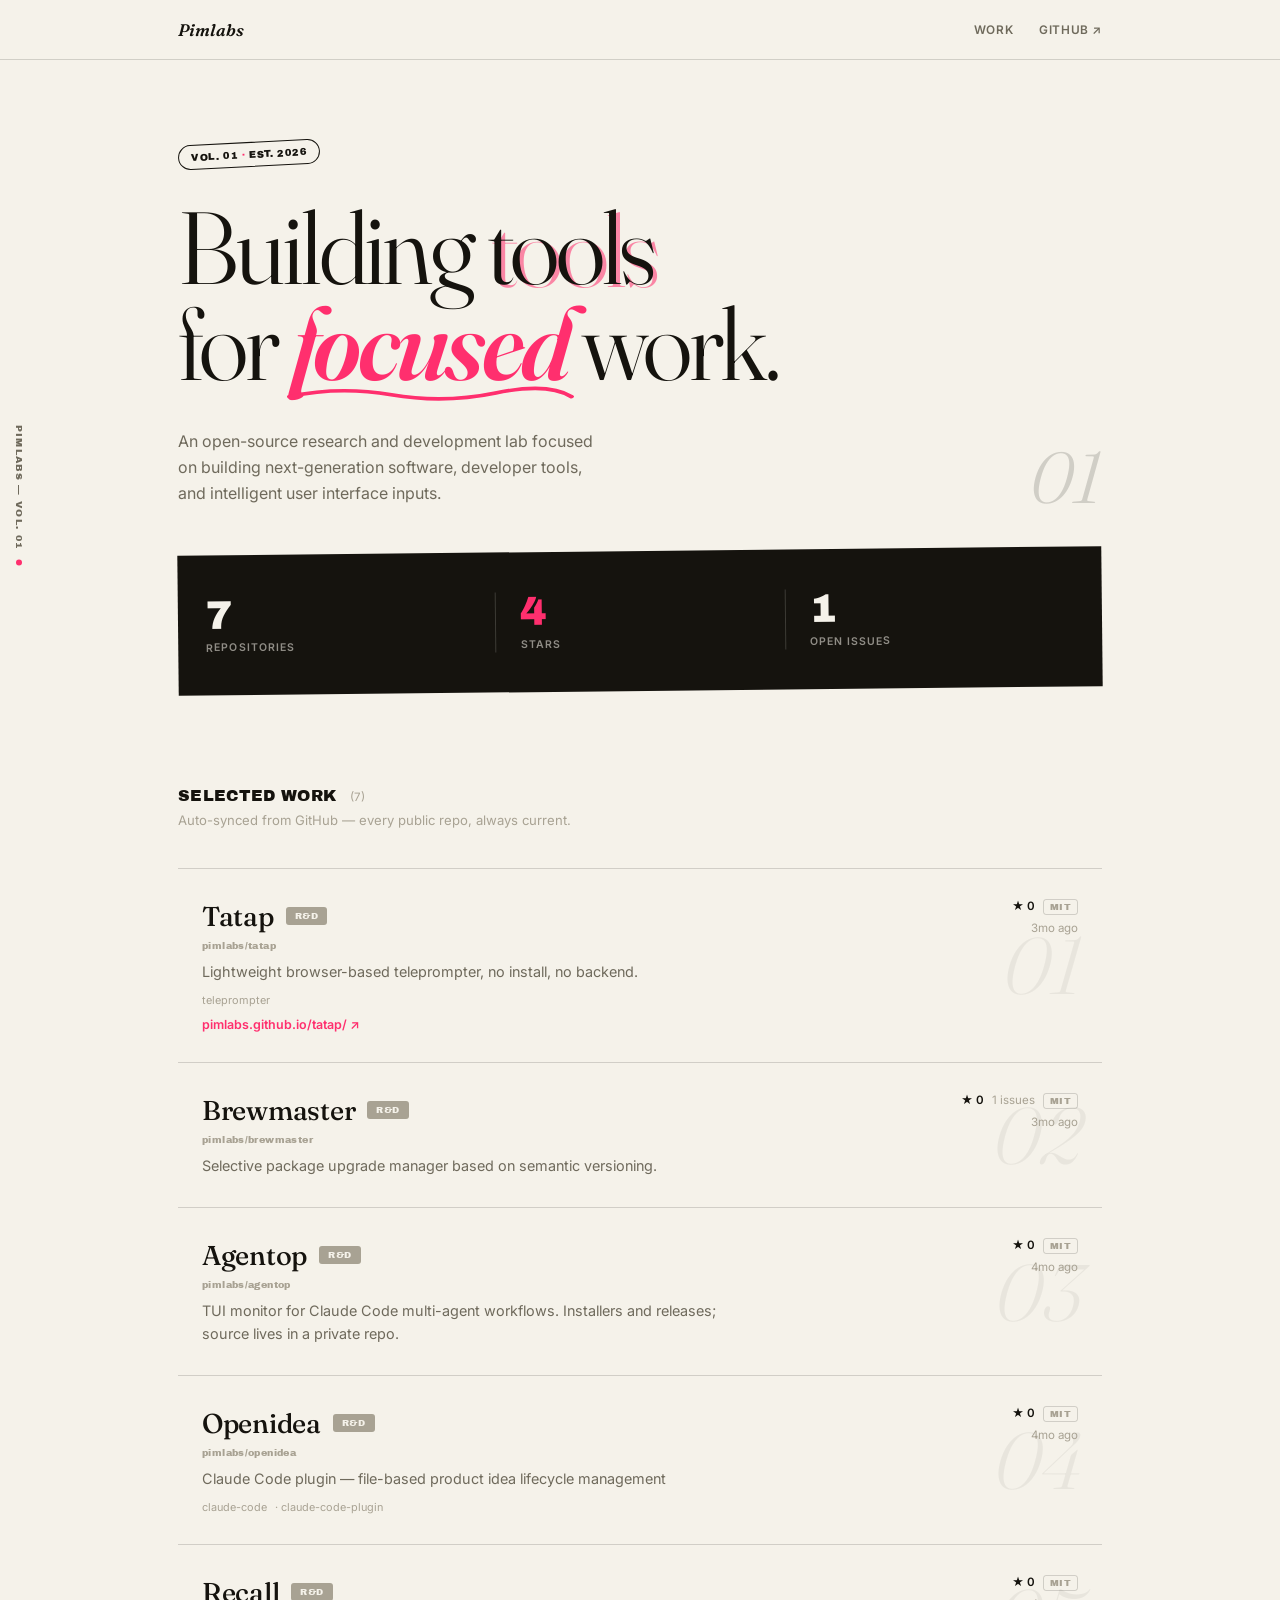
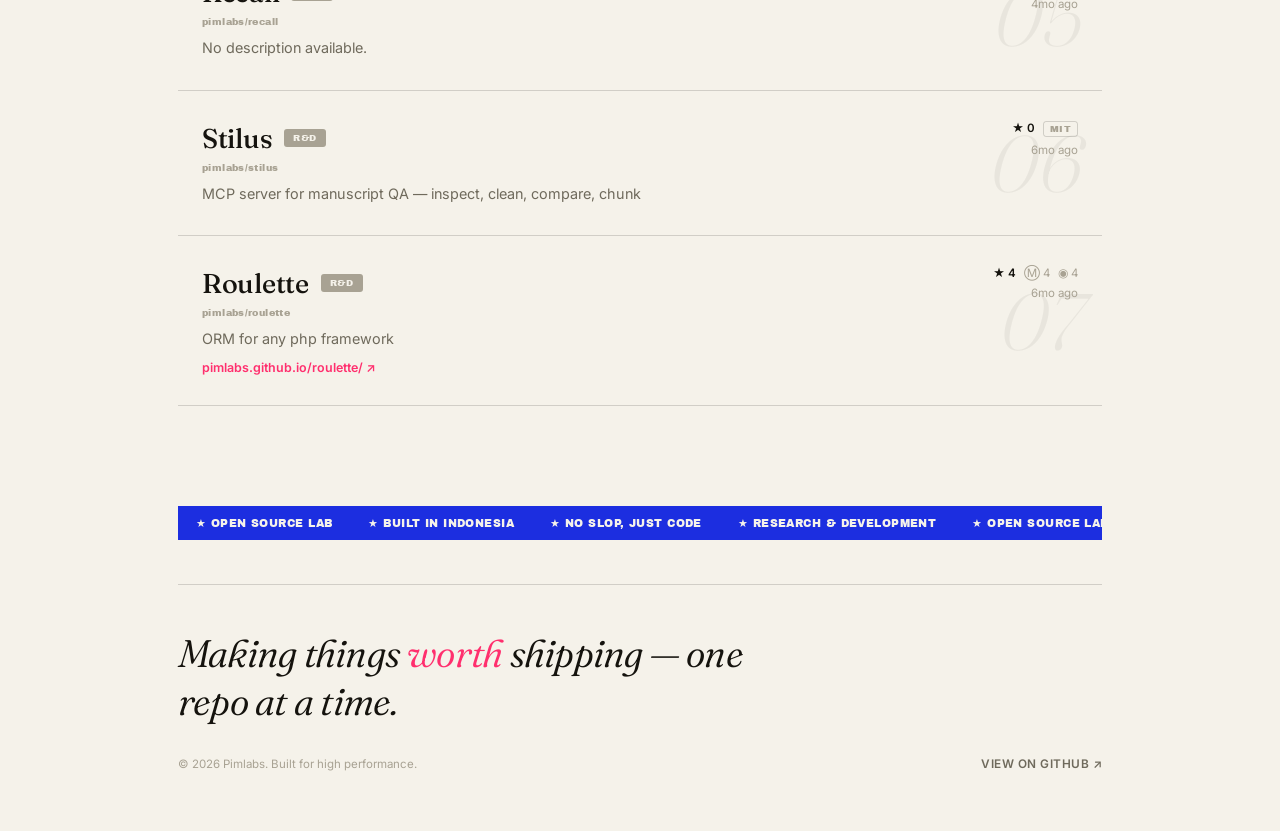
==== commit 61ca91e5: "Remove the fixed top ticker bar It sat above the nav on every scroll position and read as clutter. K" ====
--- a/index.html
+++ b/index.html
@@ -34,13 +34,13 @@
 
 /* ticker */
 .ticker {
-  position: fixed; top: 0; left: 0; right: 0; z-index: 200;
   height: 34px; background: var(--blue); overflow: hidden;
   display: flex; align-items: center;
+  margin: 0 0 44px;
 }
 .ticker-track {
   display: flex; white-space: nowrap;
-  animation: scroll 22s linear infinite;
+  animation: scroll 22s linear infinite reverse;
 }
 .ticker-track span {
   font-family: "Archivo Black", sans-serif;
@@ -49,12 +49,10 @@
 }
 @keyframes scroll { from{transform:translateX(0)} to{transform:translateX(-50%)} }
 .ticker:hover .ticker-track { animation-play-state: paused; }
-.ticker-static { position: static; margin: 0 0 44px; }
-.ticker-static .ticker-track { animation-direction: reverse; }
 
 /* nav */
 nav {
-  position: fixed; top: 34px; left: 0; right: 0; z-index: 100;
+  position: fixed; top: 0; left: 0; right: 0; z-index: 100;
   height: 60px;
   border-bottom: 1px solid var(--line);
   background: rgba(245,242,234,.92);
@@ -95,7 +93,7 @@
 
 /* hero */
 header {
-  padding: 176px 0 0;
+  padding: 142px 0 0;
   position: relative;
 }
 .stamp {
@@ -287,7 +285,7 @@
 
 @media(max-width:640px){
   .nav-links a:not(.nav-gh) { display:none; }
-  header { padding-top: 148px; }
+  header { padding-top: 116px; }
   .hero-num { display:none; }
   .band-inner { grid-template-columns:1fr; gap: 20px; }
   .band .stat-block { border-left:none; padding-left:0; }
@@ -299,13 +297,6 @@
 </style>
 </head>
 <body>
-
-<div class="ticker">
-  <div class="ticker-track">
-    <span>★ OPEN SOURCE LAB</span><span>★ BUILT IN INDONESIA</span><span>★ NO SLOP, JUST CODE</span><span>★ RESEARCH &amp; DEVELOPMENT</span>
-    <span>★ OPEN SOURCE LAB</span><span>★ BUILT IN INDONESIA</span><span>★ NO SLOP, JUST CODE</span><span>★ RESEARCH &amp; DEVELOPMENT</span>
-  </div>
-</div>
 
 <nav>
   <div class="nav-inner">
@@ -353,7 +344,7 @@
     </div>
   </section>
 
-  <div class="bleed ticker ticker-static">
+  <div class="bleed ticker">
     <div class="ticker-track">
       <span>★ OPEN SOURCE LAB</span><span>★ BUILT IN INDONESIA</span><span>★ NO SLOP, JUST CODE</span><span>★ RESEARCH &amp; DEVELOPMENT</span>
       <span>★ OPEN SOURCE LAB</span><span>★ BUILT IN INDONESIA</span><span>★ NO SLOP, JUST CODE</span><span>★ RESEARCH &amp; DEVELOPMENT</span>
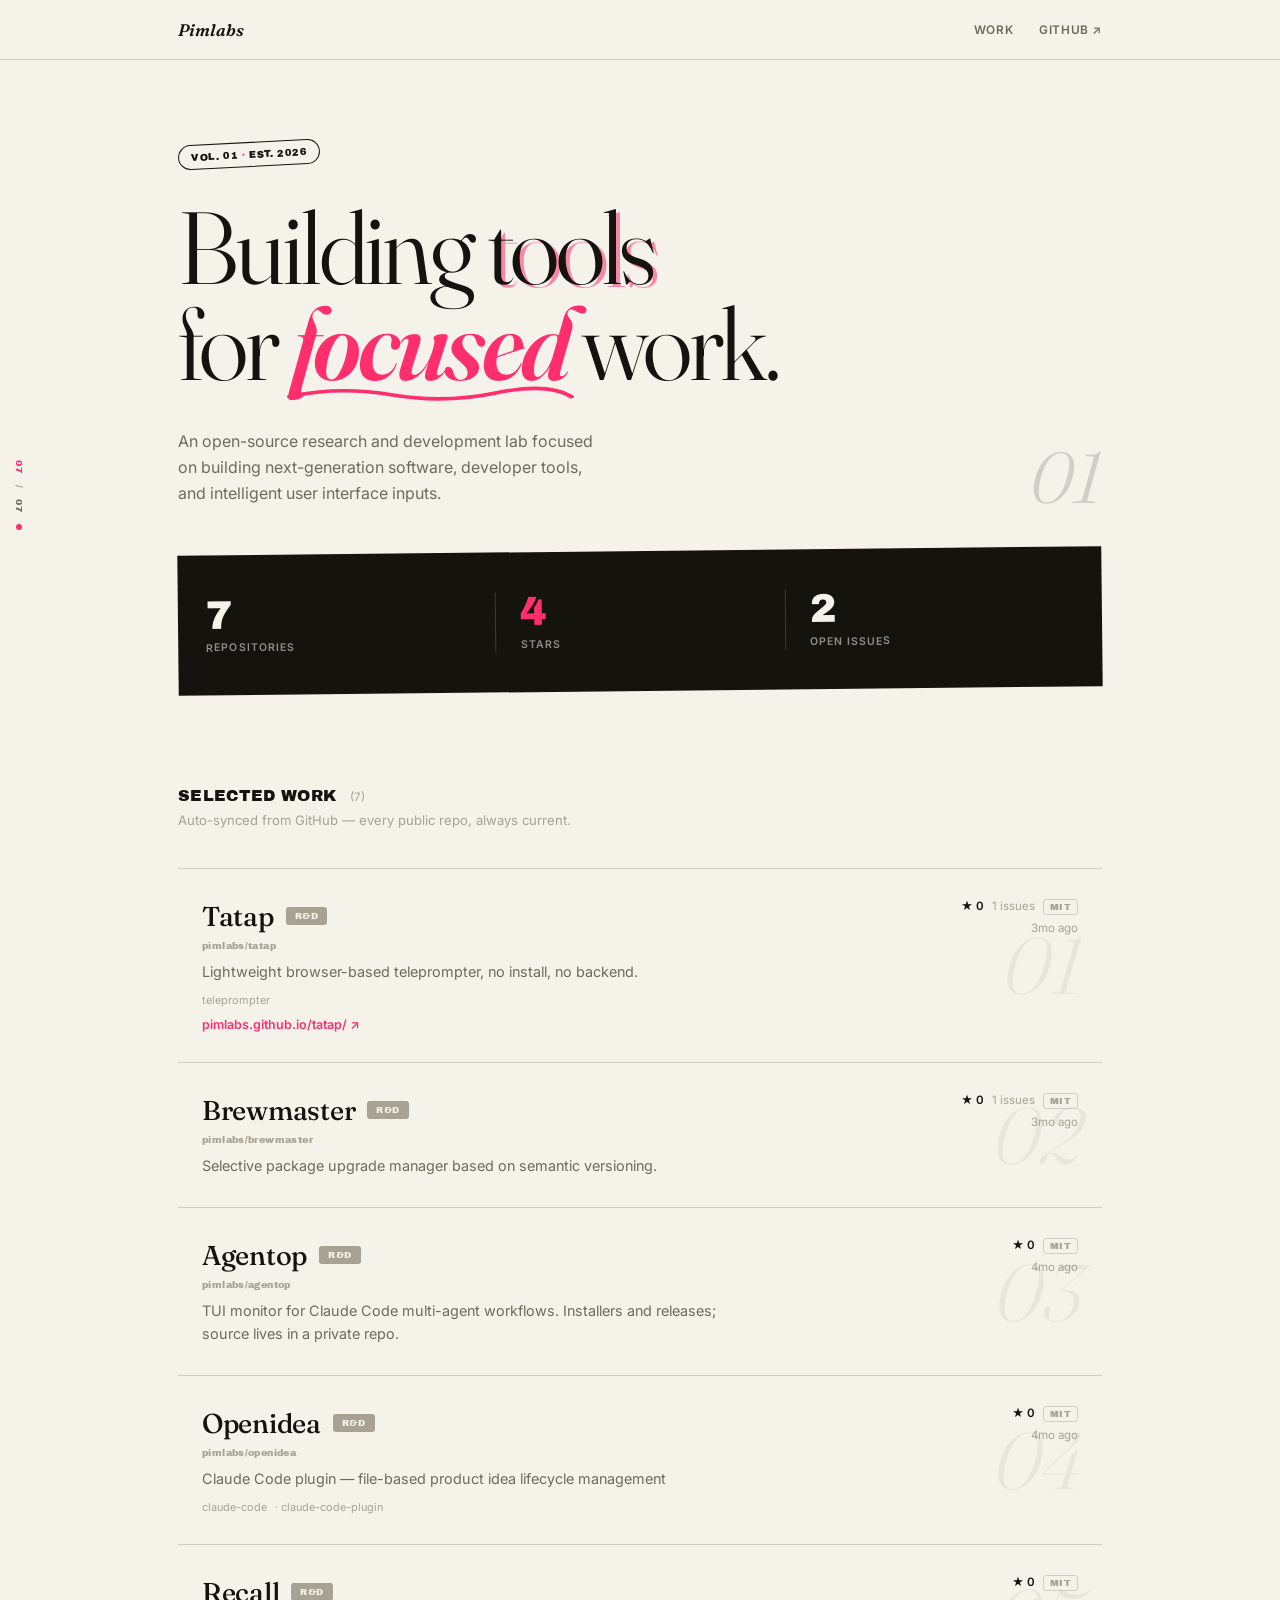
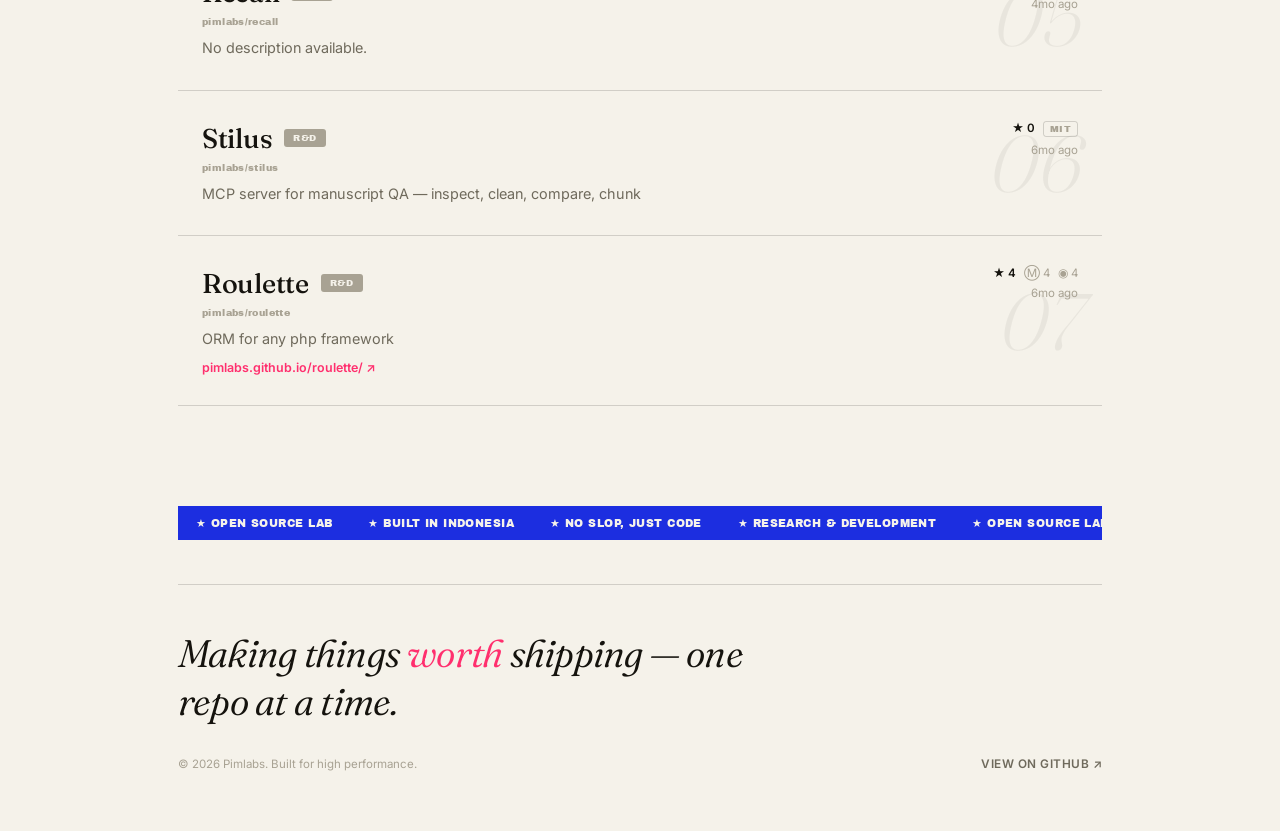
==== commit 4d9cbcd1: "Turn the side-tab into a live scroll-position indicator Replaces the redundant "Pimlabs — Vol. 01" t" ====
--- a/index.html
+++ b/index.html
@@ -88,6 +88,8 @@
   width: 6px; height: 6px; border-radius: 50%; background: var(--pink);
   animation: pulse 2s ease-in-out infinite;
 }
+.side-tab #side-index { color: var(--pink); }
+.side-tab .side-sep { color: var(--dim); }
 @keyframes pulse { 0%,100%{opacity:1} 50%{opacity:.2} }
 @media(max-width:1120px){ .side-tab{ display:none; } }
 
@@ -308,7 +310,7 @@
   </div>
 </nav>
 
-<div class="side-tab">Pimlabs — Vol. 01 <span class="dot"></span></div>
+<div class="side-tab"><span id="side-index">00</span><span class="side-sep"> / </span><span id="side-total">00</span><span class="dot"></span></div>
 
 <div class="wrap">
 
@@ -435,7 +437,7 @@
   const start = performance.now();
   const duration = 700;
   function tick(now) {
-    const p = Math.min(1, (now - start) / duration);
+    const p = Math.max(0, Math.min(1, (now - start) / duration));
     const eased = 1 - Math.pow(1 - p, 3);
     el.textContent = Math.round(eased * target);
     if (p < 1) requestAnimationFrame(tick);
@@ -463,6 +465,23 @@
   setTimeout(run, 1200);
 }
 
+function observeActiveIndex(total) {
+  const idxEl = document.getElementById('side-index');
+  const totalEl = document.getElementById('side-total');
+  if (!idxEl || !totalEl) return;
+  totalEl.textContent = String(total).padStart(2, "0");
+  const rows = Array.from(document.querySelectorAll('.row'));
+  if (!rows.length) return;
+  const io = new IntersectionObserver((entries) => {
+    entries.forEach(e => {
+      if (!e.isIntersecting) return;
+      const i = rows.indexOf(e.target);
+      if (i > -1) idxEl.textContent = String(i + 1).padStart(2, "0");
+    });
+  }, { rootMargin: "-45% 0px -45% 0px", threshold: 0 });
+  rows.forEach(r => io.observe(r));
+}
+
 async function load() {
   const [repos, org] = await Promise.all([fetchRepos(), fetchOrg()]);
   if(org && org.description) document.getElementById("org-desc").textContent = org.description;
@@ -476,6 +495,7 @@
   document.getElementById("stat-issues").dataset.target = valid.reduce((s,r)=>s+r.open_issues_count,0);
   observeRows();
   observeStats();
+  observeActiveIndex(valid.length);
 }
 load();
 </script>
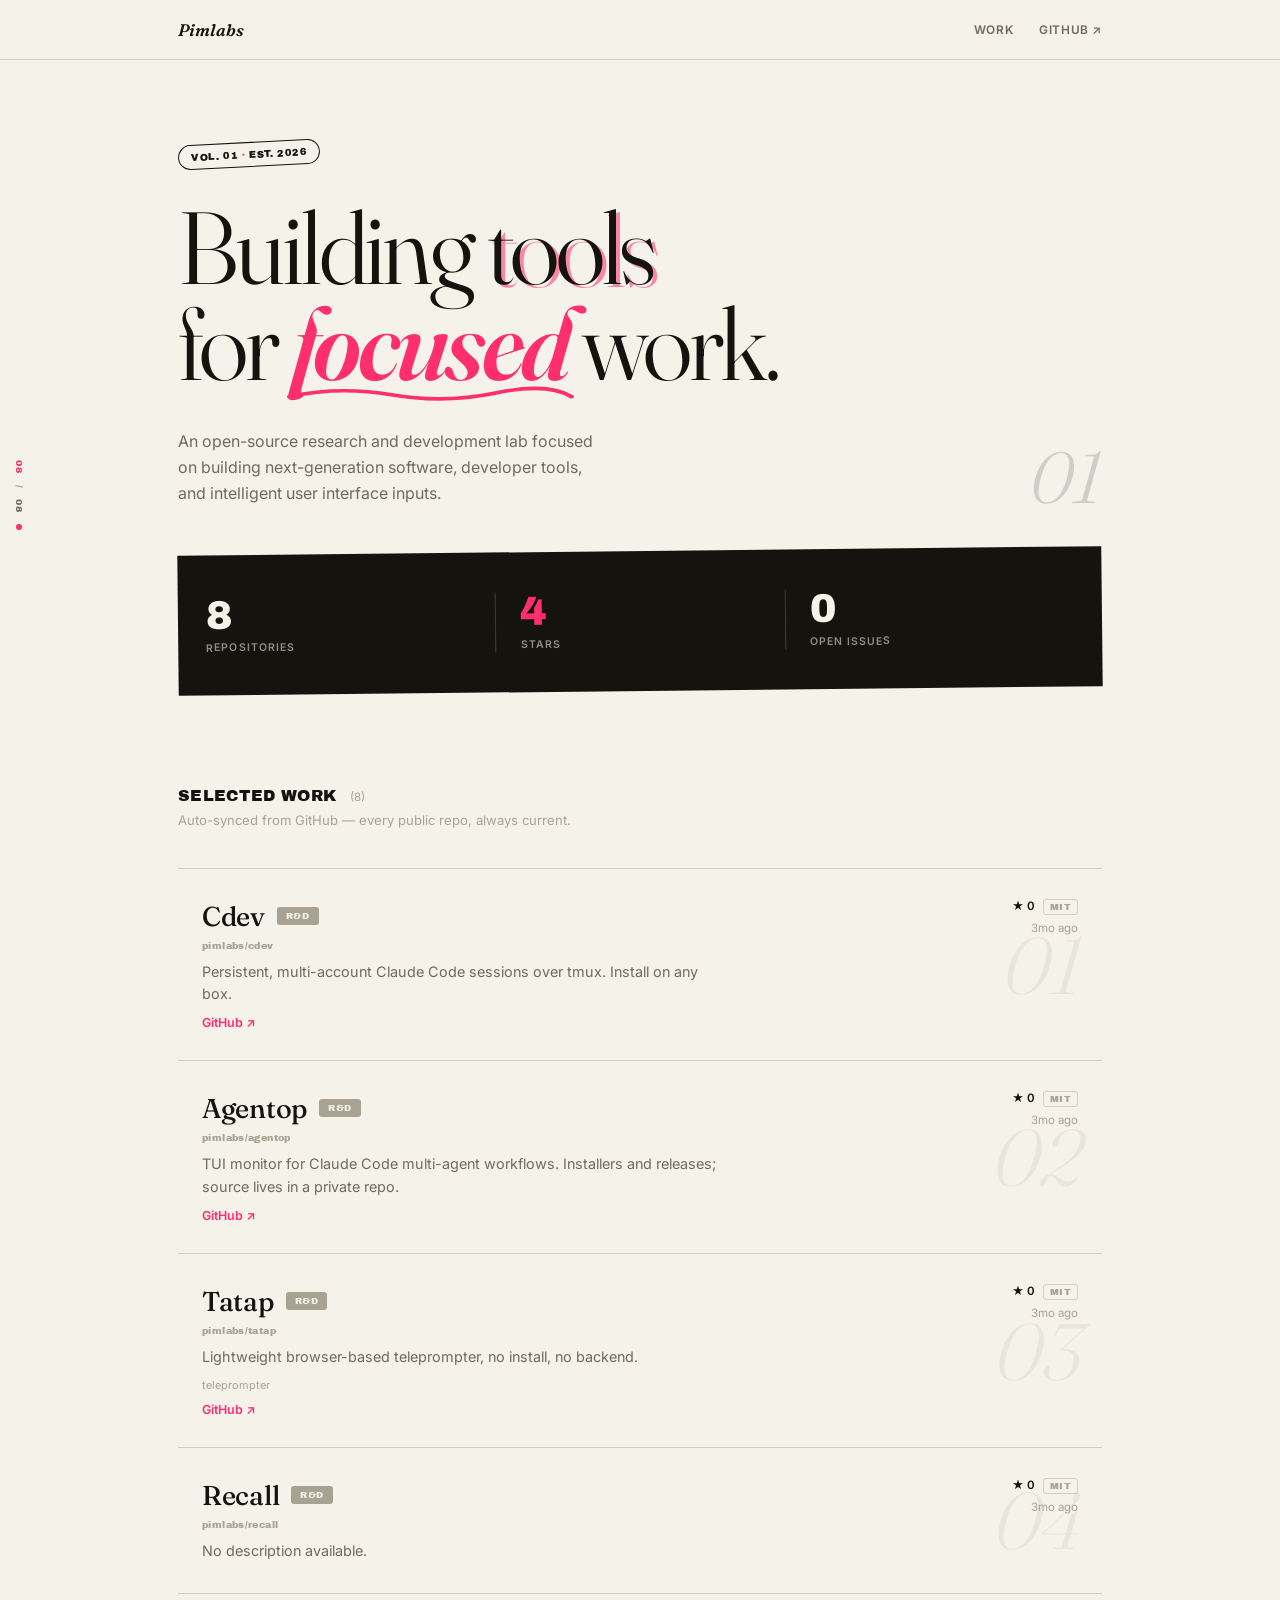
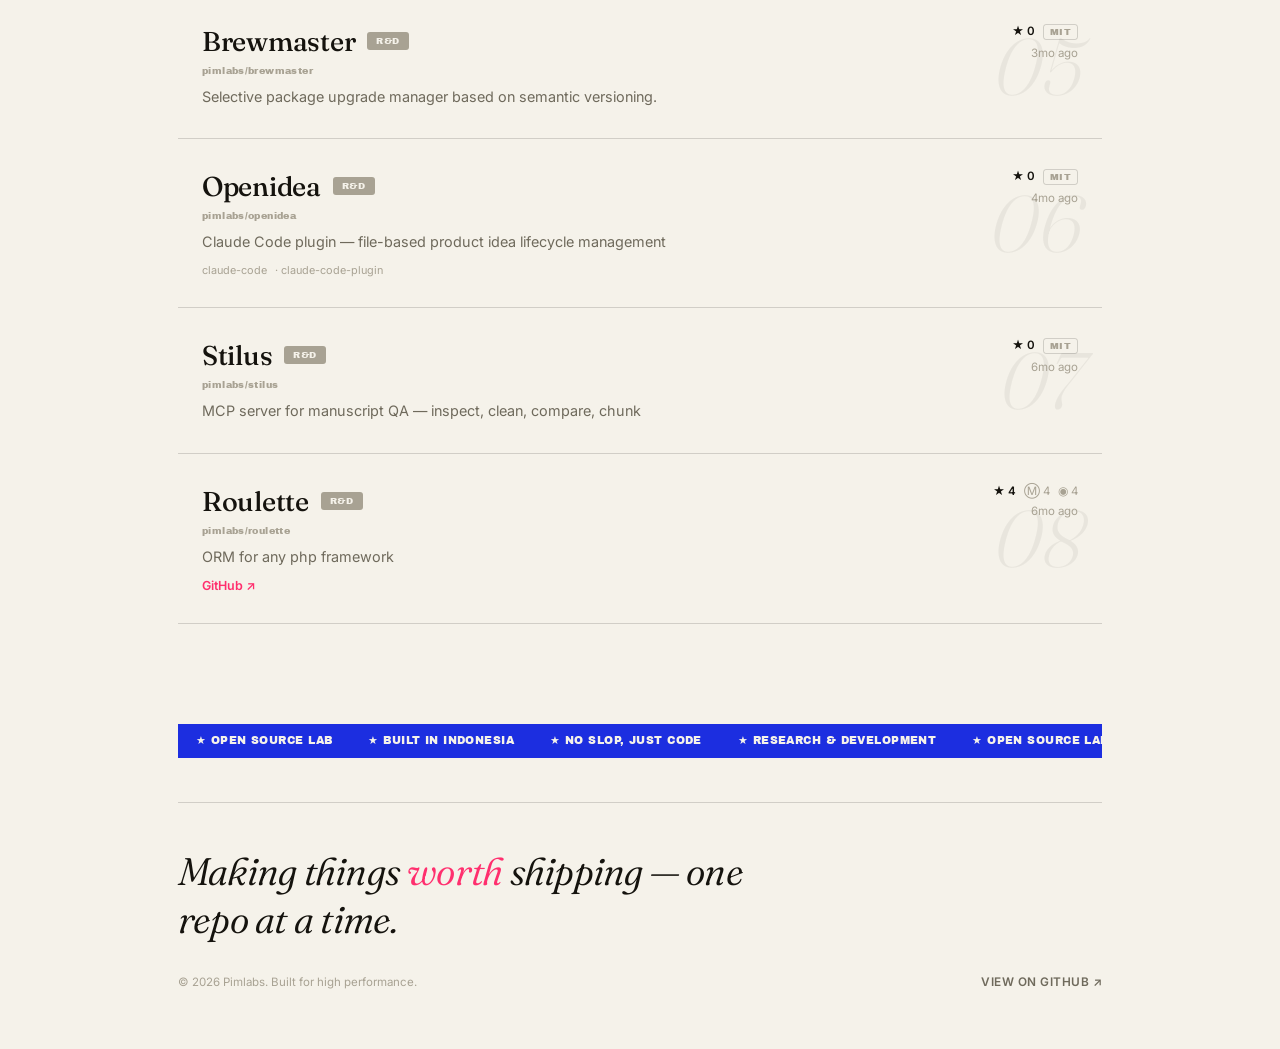
==== commit 20cee004: "Route repo rows to their product page first, GitHub second A repo with a homepage set (a real market" ====
--- a/index.html
+++ b/index.html
@@ -400,7 +400,8 @@
   const age    = getAge(repo.pushed_at);
   const topics = (repo.topics||[]).slice(0,5);
   const topicsHTML = topics.length ? '<div class="row-topics">'+topics.map(t=>'<span>'+t+'</span>').join("")+'</div>' : "";
-  const hp     = repo.homepage ? '<a href="'+repo.homepage+'" target="_blank" class="row-hp" onclick="event.stopPropagation()">'+repo.homepage.replace(/^https?:\/\//,"")+' ↗</a>' : "";
+  const primaryUrl = repo.homepage || repo.html_url;
+  const secondary   = repo.homepage ? '<a href="'+repo.html_url+'" target="_blank" class="row-hp" onclick="event.stopPropagation()">GitHub ↗</a>' : "";
   const lic    = repo.license ? '<span class="chip">'+repo.license.spdx_id+'</span>' : "";
   const idx    = String(i+1).padStart(2,"0");
   const statLine = '<div class="stat-line">'
@@ -410,14 +411,14 @@
     +(repo.watchers_count?'<span>&#9673; '+repo.watchers_count+'</span>':'')
     +lic
     +'</div>';
-  return '<div class="row" onclick="window.open(\''+repo.html_url+'\',\'_blank\')">'
+  return '<div class="row" onclick="window.open(\''+primaryUrl+'\',\'_blank\')">'
     +'<span class="row-bignum">'+idx+'</span>'
     +'<div class="row-main">'
     +'<div class="row-name">'+repo.name.charAt(0).toUpperCase()+repo.name.slice(1)+'<span class="'+cls+'">'+label+'</span></div>'
     +'<div class="row-slug">pimlabs/'+repo.name+'</div>'
     +'<p class="row-desc">'+desc+'</p>'
     +topicsHTML
-    +hp
+    +secondary
     +'</div>'
     +'<div class="row-meta">'+statLine+'<span>'+age+'</span></div>'
     +'</div>';
